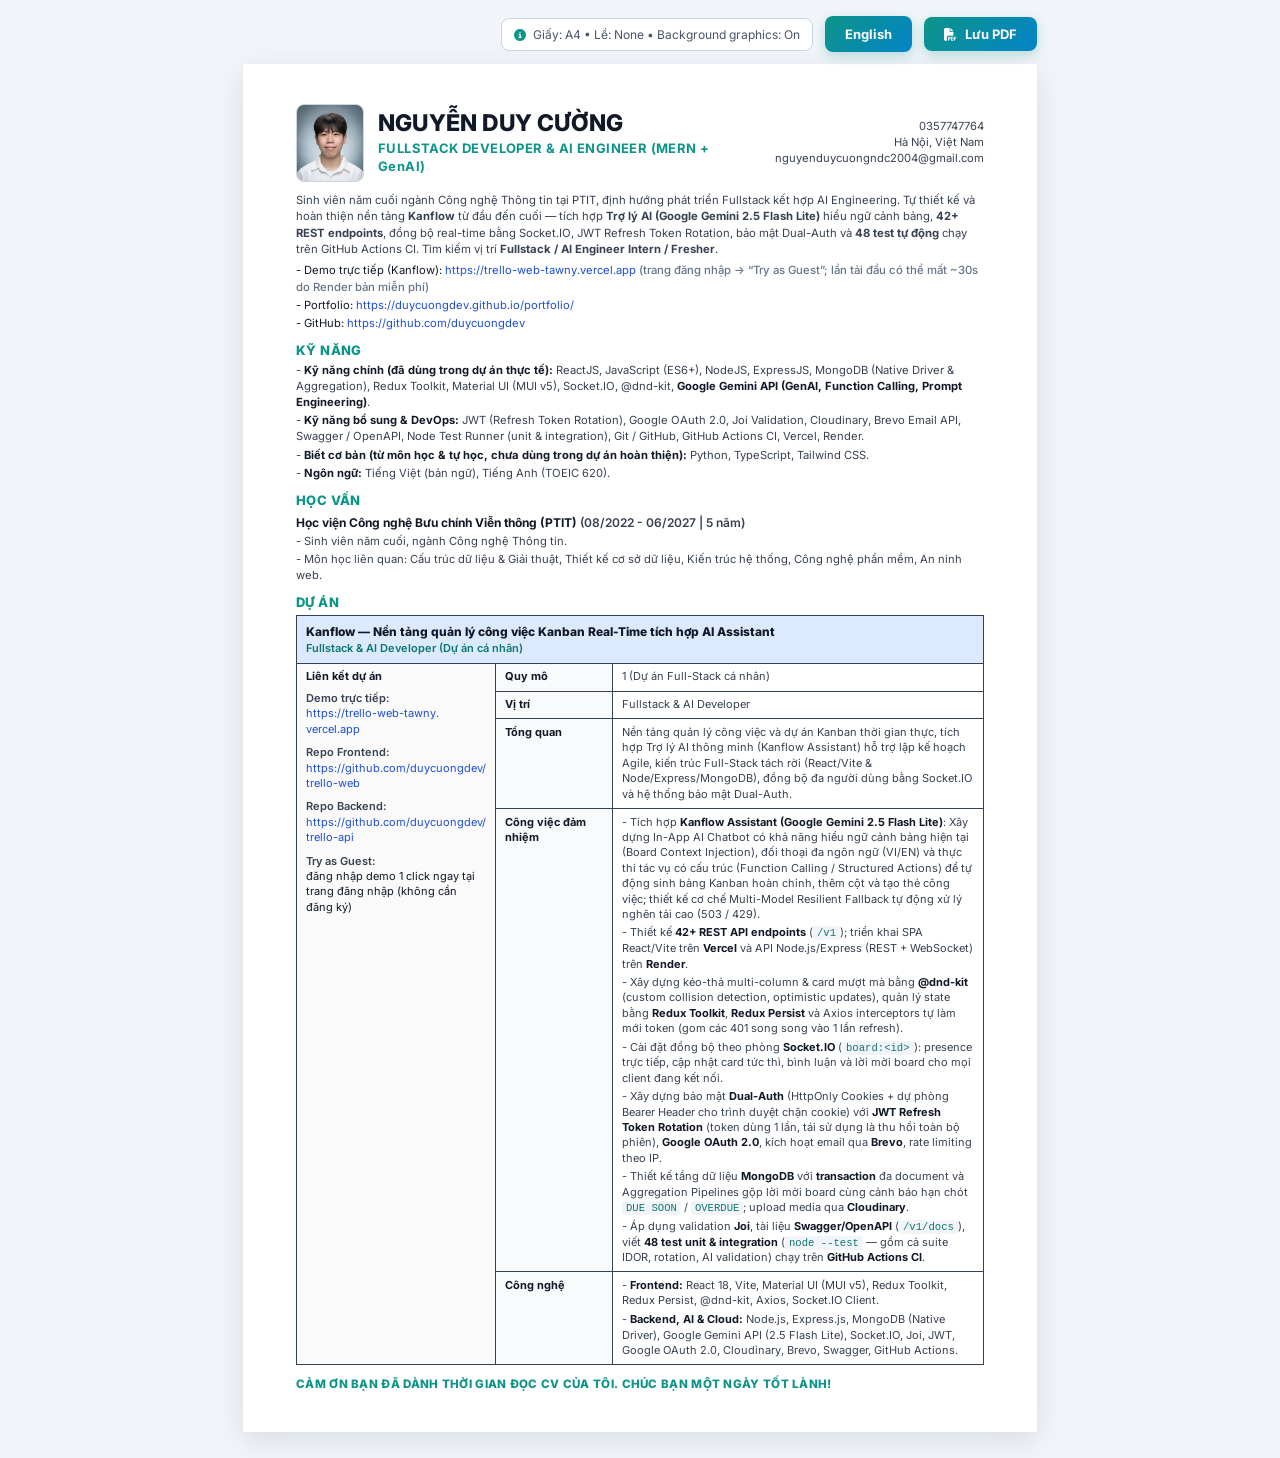
==== cv-vi.html @ bbd076fe "feat(cv): update branding to Kanflow with AI Engineer positioning and Gemini integration" ====
<!DOCTYPE html>
<html lang="vi">

<head>
  <meta charset="UTF-8">
  <meta name="viewport" content="width=device-width, initial-scale=1.0">
  <title>CV - Nguyễn Duy Cường | Fullstack Web Developer</title>
  <meta name="description"
    content="CV của Nguyễn Duy Cường — Fullstack & AI Developer (MERN Stack, GenAI, Google Gemini, Socket.IO, Dual-Auth, MongoDB, CI/CD).">
  <link rel="canonical" href="https://duycuongdev.github.io/curriculum-vitae/cv-vi.html">

  <!-- Open Graph -->
  <meta property="og:type" content="profile">
  <meta property="og:title" content="CV - Nguyễn Duy Cường | Fullstack & AI Developer">
  <meta property="og:description"
    content="CV 1 trang (bản tiếng Việt) của Nguyễn Duy Cường (PTIT, MERN Stack, Kanflow — Nền tảng Kanban thông minh tích hợp AI Assistant).">
  <meta property="og:url" content="https://duycuongdev.github.io/curriculum-vitae/cv-vi.html">
  <meta property="og:image" content="https://duycuongdev.github.io/curriculum-vitae/assets/img/avatar.jpg">

  <link rel="icon" href="./assets/ico/logo.jpg">

  <!-- Font Awesome -->
  <link rel="stylesheet" href="https://cdnjs.cloudflare.com/ajax/libs/font-awesome/6.5.1/css/all.min.css"
    crossorigin="anonymous" referrerpolicy="no-referrer">

  <!-- Google Fonts -->
  <link rel="preconnect" href="https://fonts.googleapis.com">
  <link rel="preconnect" href="https://fonts.gstatic.com" crossorigin>
  <link
    href="https://fonts.googleapis.com/css2?family=Inter:wght@400;500;600;700;800&display=swap"
    rel="stylesheet">

  <link rel="stylesheet" href="./css/style.css">
</head>

<body>
  <!-- Nút lưu PDF (chỉ hiển thị trên màn hình) -->
  <div class="pdf-toolbar">
    <span class="pdf-tip">
      <i class="fas fa-circle-info"></i> Giấy: A4 &bull; Lề: None &bull; Background graphics: On
    </span>
    <a class="save-pdf-btn lang-switch" href="./index.html">English</a>
    <button type="button" class="save-pdf-btn" onclick="window.print()">
      <i class="fas fa-file-pdf"></i> Lưu PDF
    </button>
  </div>

  <!-- Tài liệu CV khổ A4 -->
  <main class="cv-sheet">

    <!-- ══════════ PHẦN ĐẦU ══════════ -->
    <header class="cv-header">
      <div class="header-left">
        <div class="header-avatar">
          <img src="./assets/img/avatar.jpg" alt="Nguyễn Duy Cường">
        </div>
        <div class="header-identity">
          <h1>NGUYỄN DUY CƯỜNG</h1>
          <p class="role-title">FULLSTACK DEVELOPER &amp; AI ENGINEER (MERN + GenAI)</p>
        </div>
      </div>
      <div class="header-right">
        <p><a href="tel:0357747764">0357747764</a></p>
        <p>Hà Nội, Việt Nam</p>
        <p><a href="mailto:nguyenduycuongndc2004@gmail.com">nguyenduycuongndc2004@gmail.com</a></p>
      </div>
    </header>

    <!-- ══════════ MỤC TIÊU & LIÊN KẾT ══════════ -->
    <section class="intro-section">
      <p class="intro-text">
        Sinh viên năm cuối ngành Công nghệ Thông tin tại PTIT, định hướng phát triển Fullstack kết hợp AI Engineering.
        Tự thiết kế và hoàn thiện nền tảng <strong>Kanflow</strong> từ đầu đến cuối — tích hợp <strong>Trợ lý AI (Google Gemini 2.5 Flash Lite)</strong>
        hiểu ngữ cảnh bảng, <strong>42+ REST endpoints</strong>, đồng bộ real-time bằng Socket.IO, JWT Refresh Token Rotation,
        bảo mật Dual-Auth và <strong>48 test tự động</strong> chạy trên GitHub Actions CI.
        Tìm kiếm vị trí <strong>Fullstack / AI Engineer Intern / Fresher</strong>.
      </p>
      <ul class="intro-links">
        <li>- Demo trực tiếp (Kanflow): <a href="https://trello-web-tawny.vercel.app" target="_blank" rel="noopener noreferrer">https://trello-web-tawny.vercel.app</a> <span class="link-hint">(trang đăng nhập → “Try as Guest”; lần tải đầu có thể mất ~30s do Render bản miễn phí)</span></li>
        <li>- Portfolio: <a href="https://duycuongdev.github.io/portfolio/" target="_blank" rel="noopener noreferrer">https://duycuongdev.github.io/portfolio/</a></li>
        <li>- GitHub: <a href="https://github.com/duycuongdev" target="_blank" rel="noopener noreferrer">https://github.com/duycuongdev</a></li>
      </ul>
    </section>

    <!-- ══════════ KỸ NĂNG ══════════ -->
    <section class="cv-section">
      <h2 class="section-heading">KỸ NĂNG</h2>
      <ul class="plain-list">
        <li>- <strong>Kỹ năng chính (đã dùng trong dự án thực tế):</strong> ReactJS, JavaScript (ES6+), NodeJS, ExpressJS, MongoDB (Native Driver &amp; Aggregation), Redux Toolkit, Material UI (MUI v5), Socket.IO, @dnd-kit, <strong>Google Gemini API (GenAI, Function Calling, Prompt Engineering)</strong>.</li>
        <li>- <strong>Kỹ năng bổ sung &amp; DevOps:</strong> JWT (Refresh Token Rotation), Google OAuth 2.0, Joi Validation, Cloudinary, Brevo Email API, Swagger / OpenAPI, Node Test Runner (unit &amp; integration), Git / GitHub, GitHub Actions CI, Vercel, Render.</li>
        <li>- <strong>Biết cơ bản (từ môn học &amp; tự học, chưa dùng trong dự án hoàn thiện):</strong> Python, TypeScript, Tailwind CSS.</li>
        <li>- <strong>Ngôn ngữ:</strong> Tiếng Việt (bản ngữ), Tiếng Anh (TOEIC 620).</li>
      </ul>
    </section>

    <!-- ══════════ HỌC VẤN ══════════ -->
    <section class="cv-section">
      <h2 class="section-heading">HỌC VẤN</h2>
      <p class="edu-title">Học viện Công nghệ Bưu chính Viễn thông (PTIT) <span>(08/2022 - 06/2027 | 5 năm)</span></p>
      <ul class="plain-list">
        <li>- Sinh viên năm cuối, ngành Công nghệ Thông tin.</li>
        <li>- Môn học liên quan: Cấu trúc dữ liệu &amp; Giải thuật, Thiết kế cơ sở dữ liệu, Kiến trúc hệ thống, Công nghệ phần mềm, An ninh web.</li>
      </ul>
    </section>

    <!-- ══════════ DỰ ÁN ══════════ -->
    <section class="cv-section">
      <h2 class="section-heading">DỰ ÁN</h2>

      <table class="project-table">
        <thead>
          <tr>
            <th colspan="3" class="table-banner">
              <div class="banner-title">Kanflow — Nền tảng quản lý công việc Kanban Real-Time tích hợp AI Assistant</div>
              <div class="banner-role">Fullstack &amp; AI Developer (Dự án cá nhân)</div>
            </th>
          </tr>
        </thead>
        <tbody>
          <tr>
            <td rowspan="5" class="col-project-links">
              <p class="link-group-title">Liên kết dự án</p>
              <p class="link-item">
                <span>Demo trực tiếp:</span><br>
                <a href="https://trello-web-tawny.vercel.app" target="_blank" rel="noopener noreferrer">https://trello-web-tawny.<wbr>vercel.app</a>
              </p>
              <p class="link-item">
                <span>Repo Frontend:</span><br>
                <a href="https://github.com/duycuongdev/Trello_Web" target="_blank" rel="noopener noreferrer">https://github.com/duycuongdev/<wbr>trello-web</a>
              </p>
              <p class="link-item">
                <span>Repo Backend:</span><br>
                <a href="https://github.com/duycuongdev/Trello_Api" target="_blank" rel="noopener noreferrer">https://github.com/duycuongdev/<wbr>trello-api</a>
              </p>
              <p class="link-item">
                <span>Try as Guest:</span><br>
                đăng nhập demo 1 click ngay tại trang đăng nhập (không cần đăng ký)
              </p>
            </td>
            <td class="col-label">Quy mô</td>
            <td class="col-value">1 (Dự án Full-Stack cá nhân)</td>
          </tr>
          <tr>
            <td class="col-label">Vị trí</td>
            <td class="col-value">Fullstack &amp; AI Developer</td>
          </tr>
          <tr>
            <td class="col-label">Tổng quan</td>
            <td class="col-value">
              Nền tảng quản lý công việc và dự án Kanban thời gian thực, tích hợp Trợ lý AI thông minh (Kanflow Assistant) hỗ trợ lập kế hoạch Agile, kiến trúc Full-Stack tách rời (React/Vite &amp; Node/Express/MongoDB), đồng bộ đa người dùng bằng Socket.IO và hệ thống bảo mật Dual-Auth.
            </td>
          </tr>
          <tr>
            <td class="col-label">Công việc đảm nhiệm</td>
            <td class="col-value">
              <ul class="resp-list">
                <li>- Tích hợp <strong>Kanflow Assistant (Google Gemini 2.5 Flash Lite)</strong>: Xây dựng In-App AI Chatbot có khả năng hiểu ngữ cảnh bảng hiện tại (Board Context Injection), đối thoại đa ngôn ngữ (VI/EN) và thực thi tác vụ có cấu trúc (Function Calling / Structured Actions) để tự động sinh bảng Kanban hoàn chỉnh, thêm cột và tạo thẻ công việc; thiết kế cơ chế Multi-Model Resilient Fallback tự động xử lý nghẽn tải cao (503 / 429).</li>
                <li>- Thiết kế <strong>42+ REST API endpoints</strong> (<code>/v1</code>); triển khai SPA React/Vite trên <strong>Vercel</strong> và API Node.js/Express (REST + WebSocket) trên <strong>Render</strong>.</li>
                <li>- Xây dựng kéo-thả multi-column &amp; card mượt mà bằng <strong>@dnd-kit</strong> (custom collision detection, optimistic updates), quản lý state bằng <strong>Redux Toolkit</strong>, <strong>Redux Persist</strong> và Axios interceptors tự làm mới token (gom các 401 song song vào 1 lần refresh).</li>
                <li>- Cài đặt đồng bộ theo phòng <strong>Socket.IO</strong> (<code>board:&lt;id&gt;</code>): presence trực tiếp, cập nhật card tức thì, bình luận và lời mời board cho mọi client đang kết nối.</li>
                <li>- Xây dựng bảo mật <strong>Dual-Auth</strong> (HttpOnly Cookies + dự phòng Bearer Header cho trình duyệt chặn cookie) với <strong>JWT Refresh Token Rotation</strong> (token dùng 1 lần, tái sử dụng là thu hồi toàn bộ phiên), <strong>Google OAuth 2.0</strong>, kích hoạt email qua <strong>Brevo</strong>, rate limiting theo IP.</li>
                <li>- Thiết kế tầng dữ liệu <strong>MongoDB</strong> với <strong>transaction</strong> đa document và Aggregation Pipelines gộp lời mời board cùng cảnh báo hạn chót <code>DUE SOON</code> / <code>OVERDUE</code>; upload media qua <strong>Cloudinary</strong>.</li>
                <li>- Áp dụng validation <strong>Joi</strong>, tài liệu <strong>Swagger/OpenAPI</strong> (<code>/v1/docs</code>), viết <strong>48 test unit &amp; integration</strong> (<code>node --test</code> — gồm cả suite IDOR, rotation, AI validation) chạy trên <strong>GitHub Actions CI</strong>.</li>
              </ul>
            </td>
          </tr>
          <tr>
            <td class="col-label">Công nghệ</td>
            <td class="col-value">
              <p>- <strong>Frontend:</strong> React 18, Vite, Material UI (MUI v5), Redux Toolkit, Redux Persist, @dnd-kit, Axios, Socket.IO Client.</p>
              <p>- <strong>Backend, AI &amp; Cloud:</strong> Node.js, Express.js, MongoDB (Native Driver), Google Gemini API (2.5 Flash Lite), Socket.IO, Joi, JWT, Google OAuth 2.0, Cloudinary, Brevo, Swagger, GitHub Actions.</p>
            </td>
          </tr>
        </tbody>
      </table>
    </section>

    <!-- ══════════ KẾT ══════════ -->
    <footer class="cv-closing">
      CẢM ƠN BẠN ĐÃ DÀNH THỜI GIAN ĐỌC CV CỦA TÔI. CHÚC BẠN MỘT NGÀY TỐT LÀNH!
    </footer>

  </main>
</body>

</html>
---- css/style.css ----
/* ══════════════════════════════════════════
   CV STYLESHEET — Clean Table-Based A4 Layout
   Inspired by crisp single-column tech CVs
   ══════════════════════════════════════════ */

*, *::before, *::after {
  margin: 0;
  padding: 0;
  box-sizing: border-box;
}

:root {
  --cv-accent: #0d9488;
  --cv-accent-dark: #0f766e;
  --cv-table-head: #dbeafe;
  --cv-border: #334155;
  --cv-border-light: #94a3b8;
  --cv-text: #111827;
  --cv-text-muted: #374151;
  --cv-link: #1d4ed8;
}

body {
  font-family: "Inter", -apple-system, BlinkMacSystemFont, "Segoe UI", sans-serif;
  background: #f1f5f9;
  color: var(--cv-text);
  font-size: 11.3px;
  line-height: 1.42;
  -webkit-print-color-adjust: exact;
  print-color-adjust: exact;
}

a {
  color: var(--cv-link);
  text-decoration: none;
  overflow-wrap: break-word;
}

a:hover {
  text-decoration: underline;
}

/* ── Screen-Only Save PDF Bar ── */
.pdf-toolbar {
  width: 210mm;
  max-width: calc(100% - 24px);
  margin: 16px auto 12px;
  display: flex;
  justify-content: flex-end;
  align-items: center;
  gap: 12px;
  flex-wrap: wrap;
}

.pdf-tip {
  font-size: 12px;
  color: #475569;
  background: #ffffff;
  border: 1px solid #cbd5e1;
  padding: 7px 12px;
  border-radius: 8px;
}

.pdf-tip i {
  color: var(--cv-accent);
  margin-right: 4px;
}

.save-pdf-btn {
  display: inline-flex;
  align-items: center;
  gap: 8px;
  padding: 9px 20px;
  background: linear-gradient(135deg, #0d9488, #0284c7);
  color: #ffffff;
  border: none;
  border-radius: 8px;
  font-family: inherit;
  font-size: 13px;
  font-weight: 700;
  cursor: pointer;
  box-shadow: 0 4px 12px rgba(13, 148, 136, 0.25);
  transition: transform 0.2s ease, box-shadow 0.2s ease;
}

.save-pdf-btn:hover {
  transform: translateY(-1px);
  box-shadow: 0 6px 16px rgba(13, 148, 136, 0.35);
}

/* ── A4 Paper Sheet ── */
.cv-sheet {
  width: 210mm;
  min-height: 297mm;
  margin: 0 auto 28px;
  background: #ffffff;
  padding: 10.5mm 14mm;
  box-shadow: 0 8px 28px rgba(15, 23, 42, 0.1);
}

/* ══════════════════════════════════════════
   HEADER
   ══════════════════════════════════════════ */
.cv-header {
  display: flex;
  justify-content: space-between;
  align-items: center;
  gap: 16px;
  margin-bottom: 10px;
}

.header-left {
  display: flex;
  align-items: center;
  gap: 14px;
}

.header-avatar {
  width: 68px;
  height: 78px;
  border-radius: 8px;
  overflow: hidden;
  border: 1.5px solid #cbd5e1;
  flex-shrink: 0;
  background: #f8fafc;
}

.header-avatar img {
  width: 100%;
  height: 100%;
  object-fit: cover;
  object-position: center 20%;
  display: block;
}

.header-left h1 {
  font-size: 23px;
  font-weight: 800;
  color: var(--cv-text);
  letter-spacing: 0.2px;
  line-height: 1.15;
}

.role-title {
  font-size: 13px;
  font-weight: 700;
  color: var(--cv-accent);
  margin-top: 2px;
  letter-spacing: 0.4px;
}

.header-right {
  text-align: right;
  font-size: 11.2px;
  color: var(--cv-text-muted);
  line-height: 1.42;
}

.header-right a {
  color: var(--cv-text-muted);
}

.header-right a:hover {
  color: var(--cv-accent);
}

/* ══════════════════════════════════════════
   INTRO & LINKS
   ══════════════════════════════════════════ */
.intro-section {
  margin-bottom: 9px;
}

.intro-text {
  font-size: 11.3px;
  color: var(--cv-text-muted);
  margin-bottom: 5px;
  line-height: 1.44;
}

.intro-links {
  list-style: none;
  font-size: 11.2px;
  color: var(--cv-text);
}

.intro-links li {
  margin-bottom: 2px;
}

/* ══════════════════════════════════════════
   SECTIONS
   ══════════════════════════════════════════ */
.cv-section {
  margin-bottom: 9px;
}

.section-heading {
  font-size: 13px;
  font-weight: 800;
  color: var(--cv-accent);
  text-transform: uppercase;
  letter-spacing: 0.4px;
  margin-bottom: 4px;
}

.plain-list {
  list-style: none;
  font-size: 11.2px;
  color: var(--cv-text-muted);
}

.plain-list li {
  margin-bottom: 2.5px;
  line-height: 1.42;
}

.plain-list strong {
  color: var(--cv-text);
}

.edu-title {
  font-size: 12px;
  font-weight: 700;
  color: var(--cv-text);
  margin-bottom: 3px;
}

.edu-title span {
  font-weight: 600;
  color: var(--cv-text-muted);
}

/* ══════════════════════════════════════════
   PROJECT TABLE (TrungQuanDev Style)
   ══════════════════════════════════════════ */
.project-table {
  width: 100%;
  border-collapse: collapse;
  border: 1.2px solid var(--cv-border);
  font-size: 11px;
}

.project-table th,
.project-table td {
  border: 1px solid var(--cv-border);
  padding: 5.5px 9px;
  vertical-align: top;
}

.table-banner {
  background: var(--cv-table-head);
  text-align: left;
  padding: 6.5px 9px !important;
}

.banner-title {
  font-size: 12px;
  font-weight: 800;
  color: var(--cv-text);
}

.banner-role {
  font-size: 11px;
  font-weight: 600;
  color: var(--cv-accent-dark);
  margin-top: 1px;
}

.col-project-links {
  width: 29%;
  background: #fafafa;
}

.link-group-title {
  font-weight: 700;
  color: var(--cv-text);
  margin-bottom: 6px;
}

.link-item {
  margin-bottom: 8px;
  font-size: 11px;
  line-height: 1.4;
}

.link-item:last-child {
  margin-bottom: 0;
}

.link-item span {
  font-weight: 600;
  color: var(--cv-text-muted);
}

.col-label {
  width: 17%;
  font-weight: 700;
  color: var(--cv-text);
  background: #f8fafc;
}

.col-value {
  width: 54%;
  color: var(--cv-text-muted);
  line-height: 1.42;
}

.col-value strong {
  color: var(--cv-text);
}

.col-value p {
  margin-bottom: 3px;
}

.col-value p:last-child {
  margin-bottom: 0;
}

.resp-list {
  list-style: none;
}

.resp-list li {
  margin-bottom: 3px;
  line-height: 1.4;
}

.resp-list li:last-child {
  margin-bottom: 0;
}

.resp-list code {
  font-family: Consolas, Monaco, monospace;
  font-size: 10.6px;
  background: #f1f5f9;
  padding: 1px 4px;
  border-radius: 3px;
  color: var(--cv-accent-dark);
}

/* ══════════════════════════════════════════
   CLOSING LINE
   ══════════════════════════════════════════ */
.cv-closing {
  margin-top: 11px;
  font-size: 11.6px;
  font-weight: 800;
  color: var(--cv-accent);
  text-transform: uppercase;
  letter-spacing: 0.3px;
}

/* ══════════════════════════════════════════
   PRINT RULES (Exact 1-Page A4)
   ══════════════════════════════════════════ */
@media print {
  @page {
    size: A4 portrait;
    margin: 0;
  }

  body {
    background: #ffffff;
    margin: 0;
    padding: 0;
  }

  .pdf-toolbar {
    display: none !important;
  }

  .cv-sheet {
    margin: 0;
    box-shadow: none;
    width: 210mm;
    min-height: 297mm;
    padding: 10.5mm 14mm;
  }
}

/* ══════════════════════════════════════════
   MOBILE VIEW
   ══════════════════════════════════════════ */
@media screen and (max-width: 820px) {
  html,
  body {
    overflow-x: hidden;
  }

  .cv-sheet {
    width: 100%;
    min-height: auto;
    padding: 20px 16px;
    margin: 0 0 20px;
  }

  .pdf-toolbar {
    justify-content: center;
  }

  .pdf-tip {
    display: none;
  }

  .cv-header {
    flex-direction: column;
    align-items: flex-start;
    gap: 10px;
  }

  .header-left h1 {
    font-size: 20px;
  }

  .header-right {
    text-align: left;
  }

  .project-table,
  .project-table thead,
  .project-table tbody,
  .project-table tr,
  .project-table th,
  .project-table td {
    display: block;
    width: 100%;
  }

  .col-project-links,
  .col-label,
  .col-value {
    width: 100%;
    overflow-wrap: anywhere;
  }
}

@media screen and (max-width: 480px) {
  .header-left {
    gap: 12px;
  }

  .header-avatar {
    width: 58px;
    height: 68px;
  }

  .header-left h1 {
    font-size: 18px;
  }
}

/* Gợi ý nhỏ kèm link (cold-start note, guest login hint) */
.link-hint {
  font-size: 8.5pt;
  color: #64748b;
  font-weight: 500;
}

/* Tinh chỉnh in ấn: nén nội dung để CV vừa 1 trang A4 */
@media print {
  .cv-sheet {
    padding: 8mm 12mm;
  }

  .intro-section,
  .cv-section {
    margin-bottom: 7px;
  }

  .intro-text {
    font-size: 10.8px;
    line-height: 1.4;
    margin-bottom: 4px;
  }

  .intro-links li {
    font-size: 10.8px;
    margin-bottom: 1.5px;
    line-height: 1.4;
  }

  .plain-list li {
    font-size: 10.9px;
    margin-bottom: 2px;
    line-height: 1.38;
  }

  .project-table td {
    padding: 4.5px 8px;
  }

  .col-value {
    line-height: 1.36;
    font-size: 10.8px;
  }

  .resp-list li {
    margin-bottom: 2px;
    line-height: 1.36;
    font-size: 10.8px;
  }

  .resp-list code,
  .col-value code {
    font-size: 10px;
  }

  .link-item {
    margin-bottom: 6px;
  }

  .cv-header {
    margin-bottom: 10px;
  }

  .cv-closing {
    margin-top: 8px;
  }
}
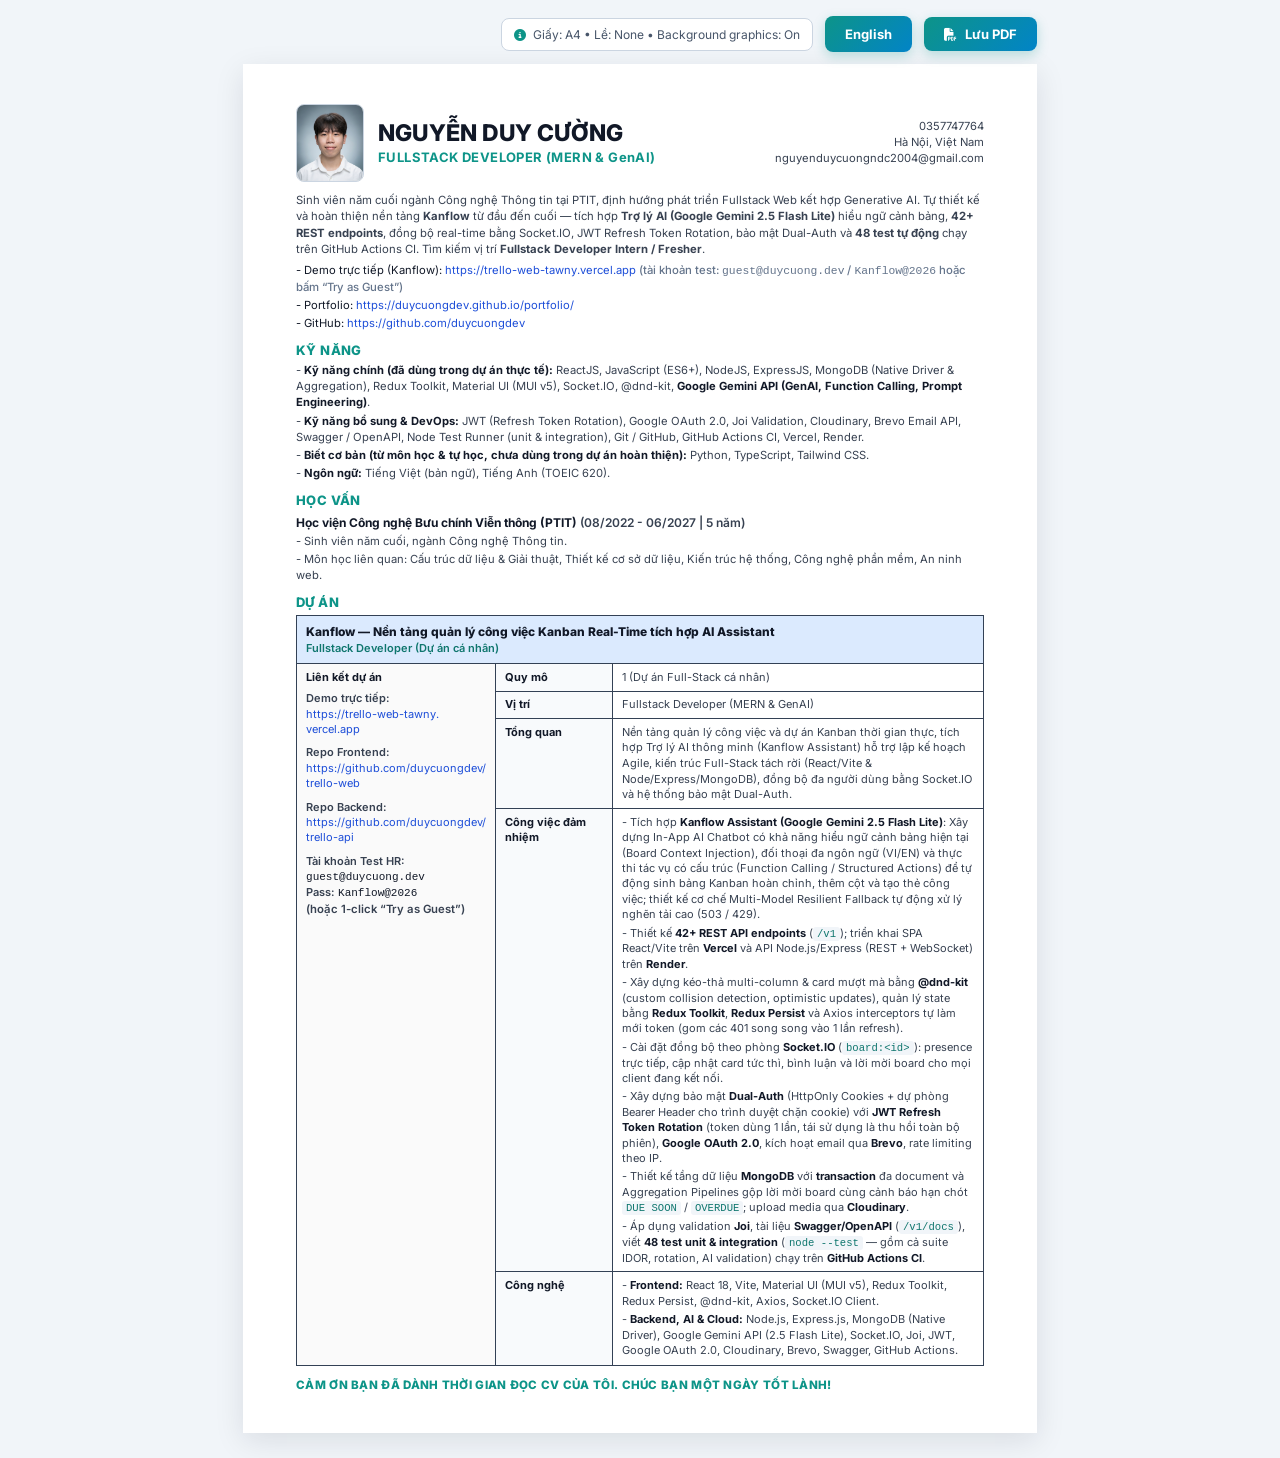
==== commit 8aa2c307: "feat(cv): refine title to Fullstack Developer (MERN & GenAI), remove free tier note, add test accoun" ====
--- a/cv-vi.html
+++ b/cv-vi.html
@@ -56,7 +56,7 @@
         </div>
         <div class="header-identity">
           <h1>NGUYỄN DUY CƯỜNG</h1>
-          <p class="role-title">FULLSTACK DEVELOPER &amp; AI ENGINEER (MERN + GenAI)</p>
+          <p class="role-title">FULLSTACK DEVELOPER (MERN &amp; GenAI)</p>
         </div>
       </div>
       <div class="header-right">
@@ -69,14 +69,14 @@
     <!-- ══════════ MỤC TIÊU & LIÊN KẾT ══════════ -->
     <section class="intro-section">
       <p class="intro-text">
-        Sinh viên năm cuối ngành Công nghệ Thông tin tại PTIT, định hướng phát triển Fullstack kết hợp AI Engineering.
+        Sinh viên năm cuối ngành Công nghệ Thông tin tại PTIT, định hướng phát triển Fullstack Web kết hợp Generative AI.
         Tự thiết kế và hoàn thiện nền tảng <strong>Kanflow</strong> từ đầu đến cuối — tích hợp <strong>Trợ lý AI (Google Gemini 2.5 Flash Lite)</strong>
         hiểu ngữ cảnh bảng, <strong>42+ REST endpoints</strong>, đồng bộ real-time bằng Socket.IO, JWT Refresh Token Rotation,
         bảo mật Dual-Auth và <strong>48 test tự động</strong> chạy trên GitHub Actions CI.
-        Tìm kiếm vị trí <strong>Fullstack / AI Engineer Intern / Fresher</strong>.
+        Tìm kiếm vị trí <strong>Fullstack Developer Intern / Fresher</strong>.
       </p>
       <ul class="intro-links">
-        <li>- Demo trực tiếp (Kanflow): <a href="https://trello-web-tawny.vercel.app" target="_blank" rel="noopener noreferrer">https://trello-web-tawny.vercel.app</a> <span class="link-hint">(trang đăng nhập → “Try as Guest”; lần tải đầu có thể mất ~30s do Render bản miễn phí)</span></li>
+        <li>- Demo trực tiếp (Kanflow): <a href="https://trello-web-tawny.vercel.app" target="_blank" rel="noopener noreferrer">https://trello-web-tawny.vercel.app</a> <span class="link-hint">(tài khoản test: <code>guest@duycuong.dev</code> / <code>Kanflow@2026</code> hoặc bấm “Try as Guest”)</span></li>
         <li>- Portfolio: <a href="https://duycuongdev.github.io/portfolio/" target="_blank" rel="noopener noreferrer">https://duycuongdev.github.io/portfolio/</a></li>
         <li>- GitHub: <a href="https://github.com/duycuongdev" target="_blank" rel="noopener noreferrer">https://github.com/duycuongdev</a></li>
       </ul>
@@ -112,7 +112,7 @@
           <tr>
             <th colspan="3" class="table-banner">
               <div class="banner-title">Kanflow — Nền tảng quản lý công việc Kanban Real-Time tích hợp AI Assistant</div>
-              <div class="banner-role">Fullstack &amp; AI Developer (Dự án cá nhân)</div>
+              <div class="banner-role">Fullstack Developer (Dự án cá nhân)</div>
             </th>
           </tr>
         </thead>
@@ -133,8 +133,10 @@
                 <a href="https://github.com/duycuongdev/Trello_Api" target="_blank" rel="noopener noreferrer">https://github.com/duycuongdev/<wbr>trello-api</a>
               </p>
               <p class="link-item">
-                <span>Try as Guest:</span><br>
-                đăng nhập demo 1 click ngay tại trang đăng nhập (không cần đăng ký)
+                <span>Tài khoản Test HR:</span><br>
+                <code>guest@duycuong.dev</code><br>
+                <span>Pass:</span> <code>Kanflow@2026</code><br>
+                <span class="link-hint">(hoặc 1-click “Try as Guest”)</span>
               </p>
             </td>
             <td class="col-label">Quy mô</td>
@@ -142,7 +144,7 @@
           </tr>
           <tr>
             <td class="col-label">Vị trí</td>
-            <td class="col-value">Fullstack &amp; AI Developer</td>
+            <td class="col-value">Fullstack Developer (MERN &amp; GenAI)</td>
           </tr>
           <tr>
             <td class="col-label">Tổng quan</td>
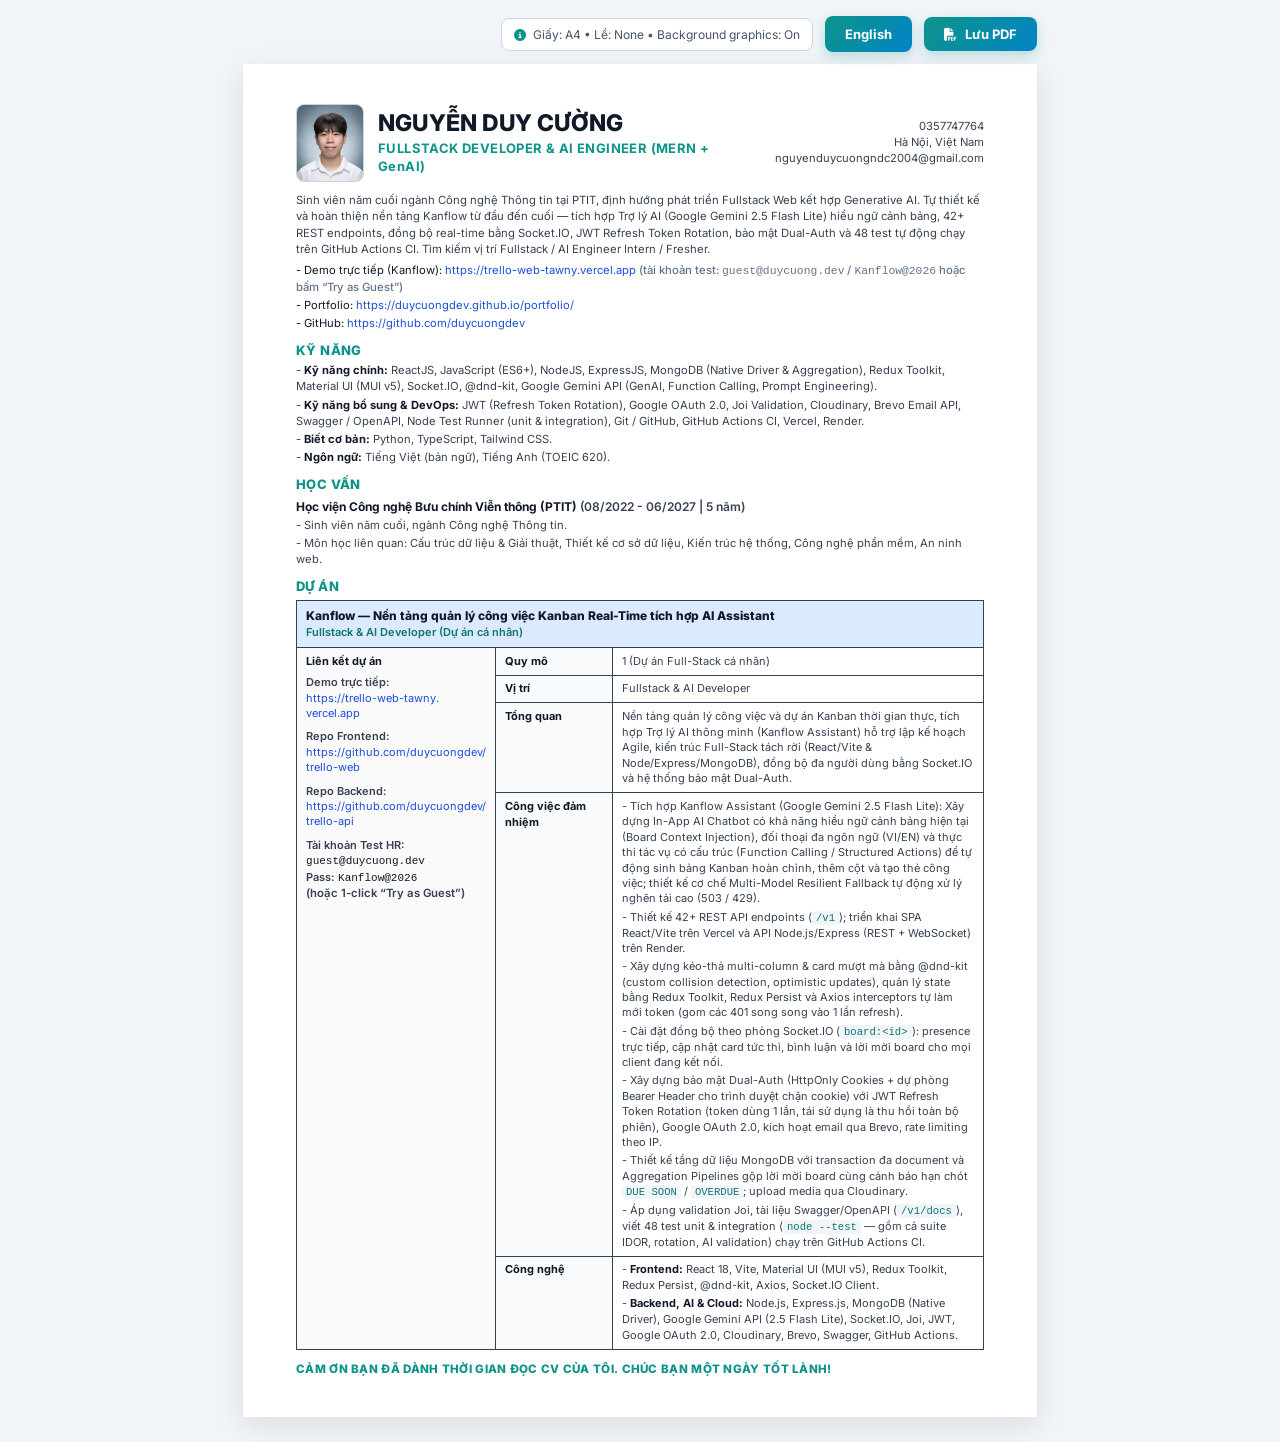
==== commit afb472b9: "feat(cv): retain Fullstack & AI Engineer title, remove all inner bold highlights from body text and " ====
--- a/cv-vi.html
+++ b/cv-vi.html
@@ -56,7 +56,7 @@
         </div>
         <div class="header-identity">
           <h1>NGUYỄN DUY CƯỜNG</h1>
-          <p class="role-title">FULLSTACK DEVELOPER (MERN &amp; GenAI)</p>
+          <p class="role-title">FULLSTACK DEVELOPER &amp; AI ENGINEER (MERN + GenAI)</p>
         </div>
       </div>
       <div class="header-right">
@@ -70,10 +70,10 @@
     <section class="intro-section">
       <p class="intro-text">
         Sinh viên năm cuối ngành Công nghệ Thông tin tại PTIT, định hướng phát triển Fullstack Web kết hợp Generative AI.
-        Tự thiết kế và hoàn thiện nền tảng <strong>Kanflow</strong> từ đầu đến cuối — tích hợp <strong>Trợ lý AI (Google Gemini 2.5 Flash Lite)</strong>
-        hiểu ngữ cảnh bảng, <strong>42+ REST endpoints</strong>, đồng bộ real-time bằng Socket.IO, JWT Refresh Token Rotation,
-        bảo mật Dual-Auth và <strong>48 test tự động</strong> chạy trên GitHub Actions CI.
-        Tìm kiếm vị trí <strong>Fullstack Developer Intern / Fresher</strong>.
+        Tự thiết kế và hoàn thiện nền tảng Kanflow từ đầu đến cuối — tích hợp Trợ lý AI (Google Gemini 2.5 Flash Lite)
+        hiểu ngữ cảnh bảng, 42+ REST endpoints, đồng bộ real-time bằng Socket.IO, JWT Refresh Token Rotation,
+        bảo mật Dual-Auth và 48 test tự động chạy trên GitHub Actions CI.
+        Tìm kiếm vị trí Fullstack / AI Engineer Intern / Fresher.
       </p>
       <ul class="intro-links">
         <li>- Demo trực tiếp (Kanflow): <a href="https://trello-web-tawny.vercel.app" target="_blank" rel="noopener noreferrer">https://trello-web-tawny.vercel.app</a> <span class="link-hint">(tài khoản test: <code>guest@duycuong.dev</code> / <code>Kanflow@2026</code> hoặc bấm “Try as Guest”)</span></li>
@@ -86,9 +86,9 @@
     <section class="cv-section">
       <h2 class="section-heading">KỸ NĂNG</h2>
       <ul class="plain-list">
-        <li>- <strong>Kỹ năng chính (đã dùng trong dự án thực tế):</strong> ReactJS, JavaScript (ES6+), NodeJS, ExpressJS, MongoDB (Native Driver &amp; Aggregation), Redux Toolkit, Material UI (MUI v5), Socket.IO, @dnd-kit, <strong>Google Gemini API (GenAI, Function Calling, Prompt Engineering)</strong>.</li>
+        <li>- <strong>Kỹ năng chính:</strong> ReactJS, JavaScript (ES6+), NodeJS, ExpressJS, MongoDB (Native Driver &amp; Aggregation), Redux Toolkit, Material UI (MUI v5), Socket.IO, @dnd-kit, Google Gemini API (GenAI, Function Calling, Prompt Engineering).</li>
         <li>- <strong>Kỹ năng bổ sung &amp; DevOps:</strong> JWT (Refresh Token Rotation), Google OAuth 2.0, Joi Validation, Cloudinary, Brevo Email API, Swagger / OpenAPI, Node Test Runner (unit &amp; integration), Git / GitHub, GitHub Actions CI, Vercel, Render.</li>
-        <li>- <strong>Biết cơ bản (từ môn học &amp; tự học, chưa dùng trong dự án hoàn thiện):</strong> Python, TypeScript, Tailwind CSS.</li>
+        <li>- <strong>Biết cơ bản:</strong> Python, TypeScript, Tailwind CSS.</li>
         <li>- <strong>Ngôn ngữ:</strong> Tiếng Việt (bản ngữ), Tiếng Anh (TOEIC 620).</li>
       </ul>
     </section>
@@ -112,7 +112,7 @@
           <tr>
             <th colspan="3" class="table-banner">
               <div class="banner-title">Kanflow — Nền tảng quản lý công việc Kanban Real-Time tích hợp AI Assistant</div>
-              <div class="banner-role">Fullstack Developer (Dự án cá nhân)</div>
+              <div class="banner-role">Fullstack &amp; AI Developer (Dự án cá nhân)</div>
             </th>
           </tr>
         </thead>
@@ -144,7 +144,7 @@
           </tr>
           <tr>
             <td class="col-label">Vị trí</td>
-            <td class="col-value">Fullstack Developer (MERN &amp; GenAI)</td>
+            <td class="col-value">Fullstack &amp; AI Developer</td>
           </tr>
           <tr>
             <td class="col-label">Tổng quan</td>
@@ -156,13 +156,13 @@
             <td class="col-label">Công việc đảm nhiệm</td>
             <td class="col-value">
               <ul class="resp-list">
-                <li>- Tích hợp <strong>Kanflow Assistant (Google Gemini 2.5 Flash Lite)</strong>: Xây dựng In-App AI Chatbot có khả năng hiểu ngữ cảnh bảng hiện tại (Board Context Injection), đối thoại đa ngôn ngữ (VI/EN) và thực thi tác vụ có cấu trúc (Function Calling / Structured Actions) để tự động sinh bảng Kanban hoàn chỉnh, thêm cột và tạo thẻ công việc; thiết kế cơ chế Multi-Model Resilient Fallback tự động xử lý nghẽn tải cao (503 / 429).</li>
-                <li>- Thiết kế <strong>42+ REST API endpoints</strong> (<code>/v1</code>); triển khai SPA React/Vite trên <strong>Vercel</strong> và API Node.js/Express (REST + WebSocket) trên <strong>Render</strong>.</li>
-                <li>- Xây dựng kéo-thả multi-column &amp; card mượt mà bằng <strong>@dnd-kit</strong> (custom collision detection, optimistic updates), quản lý state bằng <strong>Redux Toolkit</strong>, <strong>Redux Persist</strong> và Axios interceptors tự làm mới token (gom các 401 song song vào 1 lần refresh).</li>
-                <li>- Cài đặt đồng bộ theo phòng <strong>Socket.IO</strong> (<code>board:&lt;id&gt;</code>): presence trực tiếp, cập nhật card tức thì, bình luận và lời mời board cho mọi client đang kết nối.</li>
-                <li>- Xây dựng bảo mật <strong>Dual-Auth</strong> (HttpOnly Cookies + dự phòng Bearer Header cho trình duyệt chặn cookie) với <strong>JWT Refresh Token Rotation</strong> (token dùng 1 lần, tái sử dụng là thu hồi toàn bộ phiên), <strong>Google OAuth 2.0</strong>, kích hoạt email qua <strong>Brevo</strong>, rate limiting theo IP.</li>
-                <li>- Thiết kế tầng dữ liệu <strong>MongoDB</strong> với <strong>transaction</strong> đa document và Aggregation Pipelines gộp lời mời board cùng cảnh báo hạn chót <code>DUE SOON</code> / <code>OVERDUE</code>; upload media qua <strong>Cloudinary</strong>.</li>
-                <li>- Áp dụng validation <strong>Joi</strong>, tài liệu <strong>Swagger/OpenAPI</strong> (<code>/v1/docs</code>), viết <strong>48 test unit &amp; integration</strong> (<code>node --test</code> — gồm cả suite IDOR, rotation, AI validation) chạy trên <strong>GitHub Actions CI</strong>.</li>
+                <li>- Tích hợp Kanflow Assistant (Google Gemini 2.5 Flash Lite): Xây dựng In-App AI Chatbot có khả năng hiểu ngữ cảnh bảng hiện tại (Board Context Injection), đối thoại đa ngôn ngữ (VI/EN) và thực thi tác vụ có cấu trúc (Function Calling / Structured Actions) để tự động sinh bảng Kanban hoàn chỉnh, thêm cột và tạo thẻ công việc; thiết kế cơ chế Multi-Model Resilient Fallback tự động xử lý nghẽn tải cao (503 / 429).</li>
+                <li>- Thiết kế 42+ REST API endpoints (<code>/v1</code>); triển khai SPA React/Vite trên Vercel và API Node.js/Express (REST + WebSocket) trên Render.</li>
+                <li>- Xây dựng kéo-thả multi-column &amp; card mượt mà bằng @dnd-kit (custom collision detection, optimistic updates), quản lý state bằng Redux Toolkit, Redux Persist và Axios interceptors tự làm mới token (gom các 401 song song vào 1 lần refresh).</li>
+                <li>- Cài đặt đồng bộ theo phòng Socket.IO (<code>board:&lt;id&gt;</code>): presence trực tiếp, cập nhật card tức thì, bình luận và lời mời board cho mọi client đang kết nối.</li>
+                <li>- Xây dựng bảo mật Dual-Auth (HttpOnly Cookies + dự phòng Bearer Header cho trình duyệt chặn cookie) với JWT Refresh Token Rotation (token dùng 1 lần, tái sử dụng là thu hồi toàn bộ phiên), Google OAuth 2.0, kích hoạt email qua Brevo, rate limiting theo IP.</li>
+                <li>- Thiết kế tầng dữ liệu MongoDB với transaction đa document và Aggregation Pipelines gộp lời mời board cùng cảnh báo hạn chót <code>DUE SOON</code> / <code>OVERDUE</code>; upload media qua Cloudinary.</li>
+                <li>- Áp dụng validation Joi, tài liệu Swagger/OpenAPI (<code>/v1/docs</code>), viết 48 test unit &amp; integration (<code>node --test</code> — gồm cả suite IDOR, rotation, AI validation) chạy trên GitHub Actions CI.</li>
               </ul>
             </td>
           </tr>
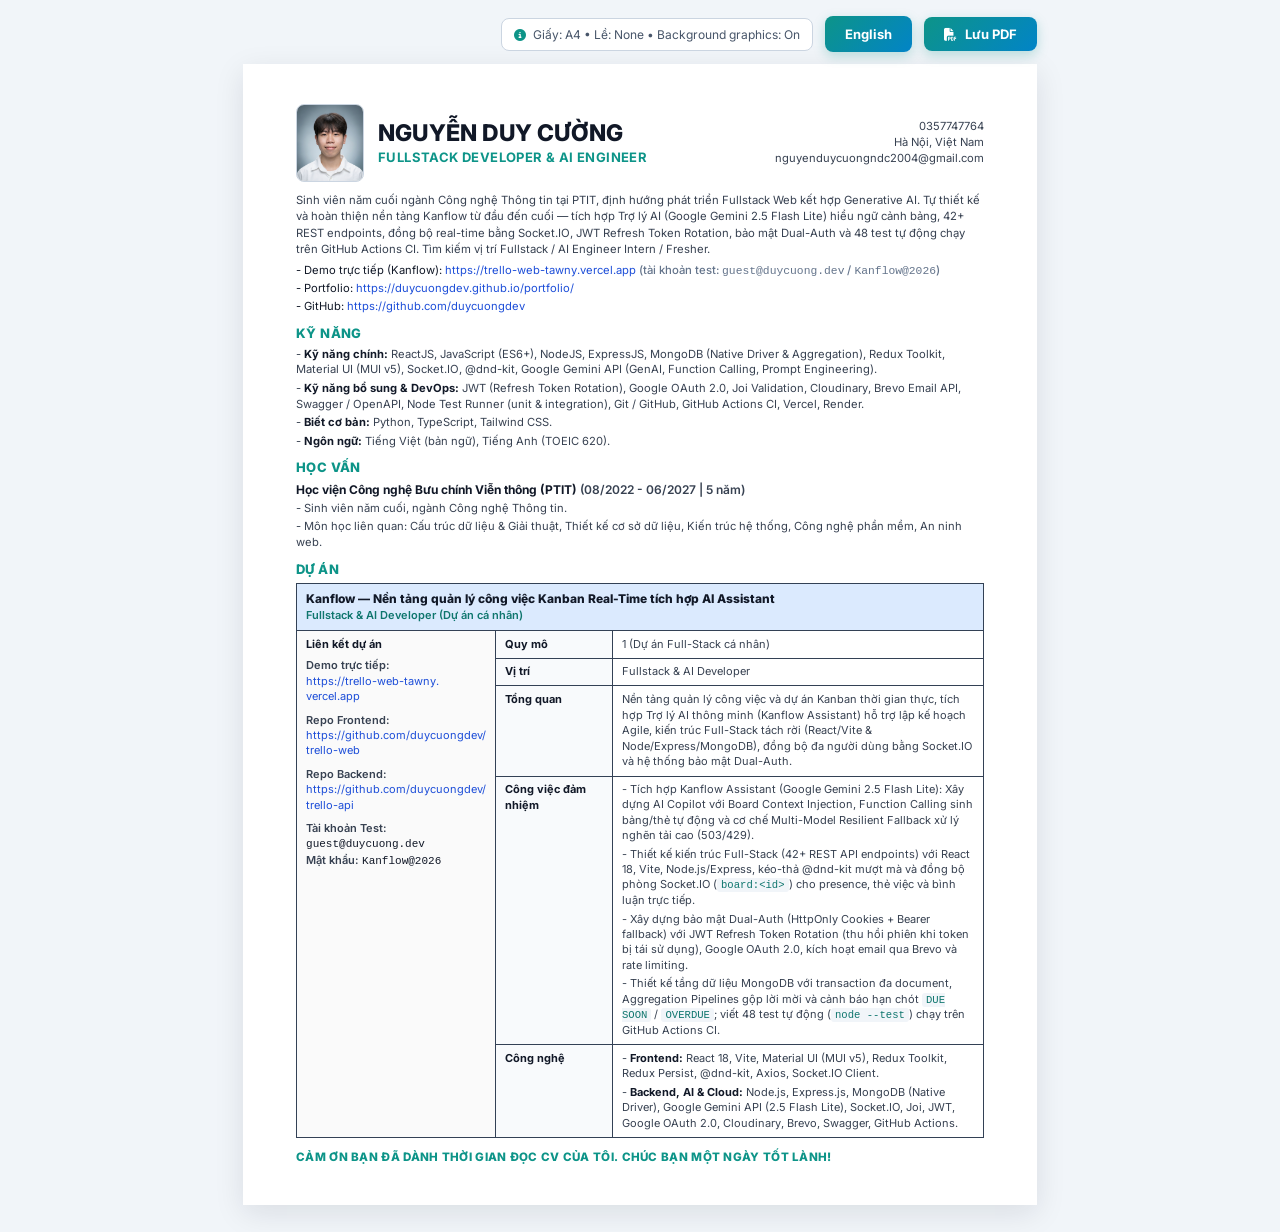
==== commit 148d7b90: "feat(cv): condense responsibilities to 4 bullets, remove (MERN + GenAI) from header, remove Try as G" ====
--- a/cv-vi.html
+++ b/cv-vi.html
@@ -56,7 +56,7 @@
         </div>
         <div class="header-identity">
           <h1>NGUYỄN DUY CƯỜNG</h1>
-          <p class="role-title">FULLSTACK DEVELOPER &amp; AI ENGINEER (MERN + GenAI)</p>
+          <p class="role-title">FULLSTACK DEVELOPER &amp; AI ENGINEER</p>
         </div>
       </div>
       <div class="header-right">
@@ -76,7 +76,7 @@
         Tìm kiếm vị trí Fullstack / AI Engineer Intern / Fresher.
       </p>
       <ul class="intro-links">
-        <li>- Demo trực tiếp (Kanflow): <a href="https://trello-web-tawny.vercel.app" target="_blank" rel="noopener noreferrer">https://trello-web-tawny.vercel.app</a> <span class="link-hint">(tài khoản test: <code>guest@duycuong.dev</code> / <code>Kanflow@2026</code> hoặc bấm “Try as Guest”)</span></li>
+        <li>- Demo trực tiếp (Kanflow): <a href="https://trello-web-tawny.vercel.app" target="_blank" rel="noopener noreferrer">https://trello-web-tawny.vercel.app</a> <span class="link-hint">(tài khoản test: <code>guest@duycuong.dev</code> / <code>Kanflow@2026</code>)</span></li>
         <li>- Portfolio: <a href="https://duycuongdev.github.io/portfolio/" target="_blank" rel="noopener noreferrer">https://duycuongdev.github.io/portfolio/</a></li>
         <li>- GitHub: <a href="https://github.com/duycuongdev" target="_blank" rel="noopener noreferrer">https://github.com/duycuongdev</a></li>
       </ul>
@@ -133,10 +133,9 @@
                 <a href="https://github.com/duycuongdev/Trello_Api" target="_blank" rel="noopener noreferrer">https://github.com/duycuongdev/<wbr>trello-api</a>
               </p>
               <p class="link-item">
-                <span>Tài khoản Test HR:</span><br>
+                <span>Tài khoản Test:</span><br>
                 <code>guest@duycuong.dev</code><br>
-                <span>Pass:</span> <code>Kanflow@2026</code><br>
-                <span class="link-hint">(hoặc 1-click “Try as Guest”)</span>
+                <span>Mật khẩu:</span> <code>Kanflow@2026</code>
               </p>
             </td>
             <td class="col-label">Quy mô</td>
@@ -156,13 +155,10 @@
             <td class="col-label">Công việc đảm nhiệm</td>
             <td class="col-value">
               <ul class="resp-list">
-                <li>- Tích hợp Kanflow Assistant (Google Gemini 2.5 Flash Lite): Xây dựng In-App AI Chatbot có khả năng hiểu ngữ cảnh bảng hiện tại (Board Context Injection), đối thoại đa ngôn ngữ (VI/EN) và thực thi tác vụ có cấu trúc (Function Calling / Structured Actions) để tự động sinh bảng Kanban hoàn chỉnh, thêm cột và tạo thẻ công việc; thiết kế cơ chế Multi-Model Resilient Fallback tự động xử lý nghẽn tải cao (503 / 429).</li>
-                <li>- Thiết kế 42+ REST API endpoints (<code>/v1</code>); triển khai SPA React/Vite trên Vercel và API Node.js/Express (REST + WebSocket) trên Render.</li>
-                <li>- Xây dựng kéo-thả multi-column &amp; card mượt mà bằng @dnd-kit (custom collision detection, optimistic updates), quản lý state bằng Redux Toolkit, Redux Persist và Axios interceptors tự làm mới token (gom các 401 song song vào 1 lần refresh).</li>
-                <li>- Cài đặt đồng bộ theo phòng Socket.IO (<code>board:&lt;id&gt;</code>): presence trực tiếp, cập nhật card tức thì, bình luận và lời mời board cho mọi client đang kết nối.</li>
-                <li>- Xây dựng bảo mật Dual-Auth (HttpOnly Cookies + dự phòng Bearer Header cho trình duyệt chặn cookie) với JWT Refresh Token Rotation (token dùng 1 lần, tái sử dụng là thu hồi toàn bộ phiên), Google OAuth 2.0, kích hoạt email qua Brevo, rate limiting theo IP.</li>
-                <li>- Thiết kế tầng dữ liệu MongoDB với transaction đa document và Aggregation Pipelines gộp lời mời board cùng cảnh báo hạn chót <code>DUE SOON</code> / <code>OVERDUE</code>; upload media qua Cloudinary.</li>
-                <li>- Áp dụng validation Joi, tài liệu Swagger/OpenAPI (<code>/v1/docs</code>), viết 48 test unit &amp; integration (<code>node --test</code> — gồm cả suite IDOR, rotation, AI validation) chạy trên GitHub Actions CI.</li>
+                <li>- Tích hợp Kanflow Assistant (Google Gemini 2.5 Flash Lite): Xây dựng AI Copilot với Board Context Injection, Function Calling sinh bảng/thẻ tự động và cơ chế Multi-Model Resilient Fallback xử lý nghẽn tải cao (503/429).</li>
+                <li>- Thiết kế kiến trúc Full-Stack (42+ REST API endpoints) với React 18, Vite, Node.js/Express, kéo-thả @dnd-kit mượt mà và đồng bộ phòng Socket.IO (<code>board:&lt;id&gt;</code>) cho presence, thẻ việc và bình luận trực tiếp.</li>
+                <li>- Xây dựng bảo mật Dual-Auth (HttpOnly Cookies + Bearer fallback) với JWT Refresh Token Rotation (thu hồi phiên khi token bị tái sử dụng), Google OAuth 2.0, kích hoạt email qua Brevo và rate limiting.</li>
+                <li>- Thiết kế tầng dữ liệu MongoDB với transaction đa document, Aggregation Pipelines gộp lời mời và cảnh báo hạn chót <code>DUE SOON</code> / <code>OVERDUE</code>; viết 48 test tự động (<code>node --test</code>) chạy trên GitHub Actions CI.</li>
               </ul>
             </td>
           </tr>
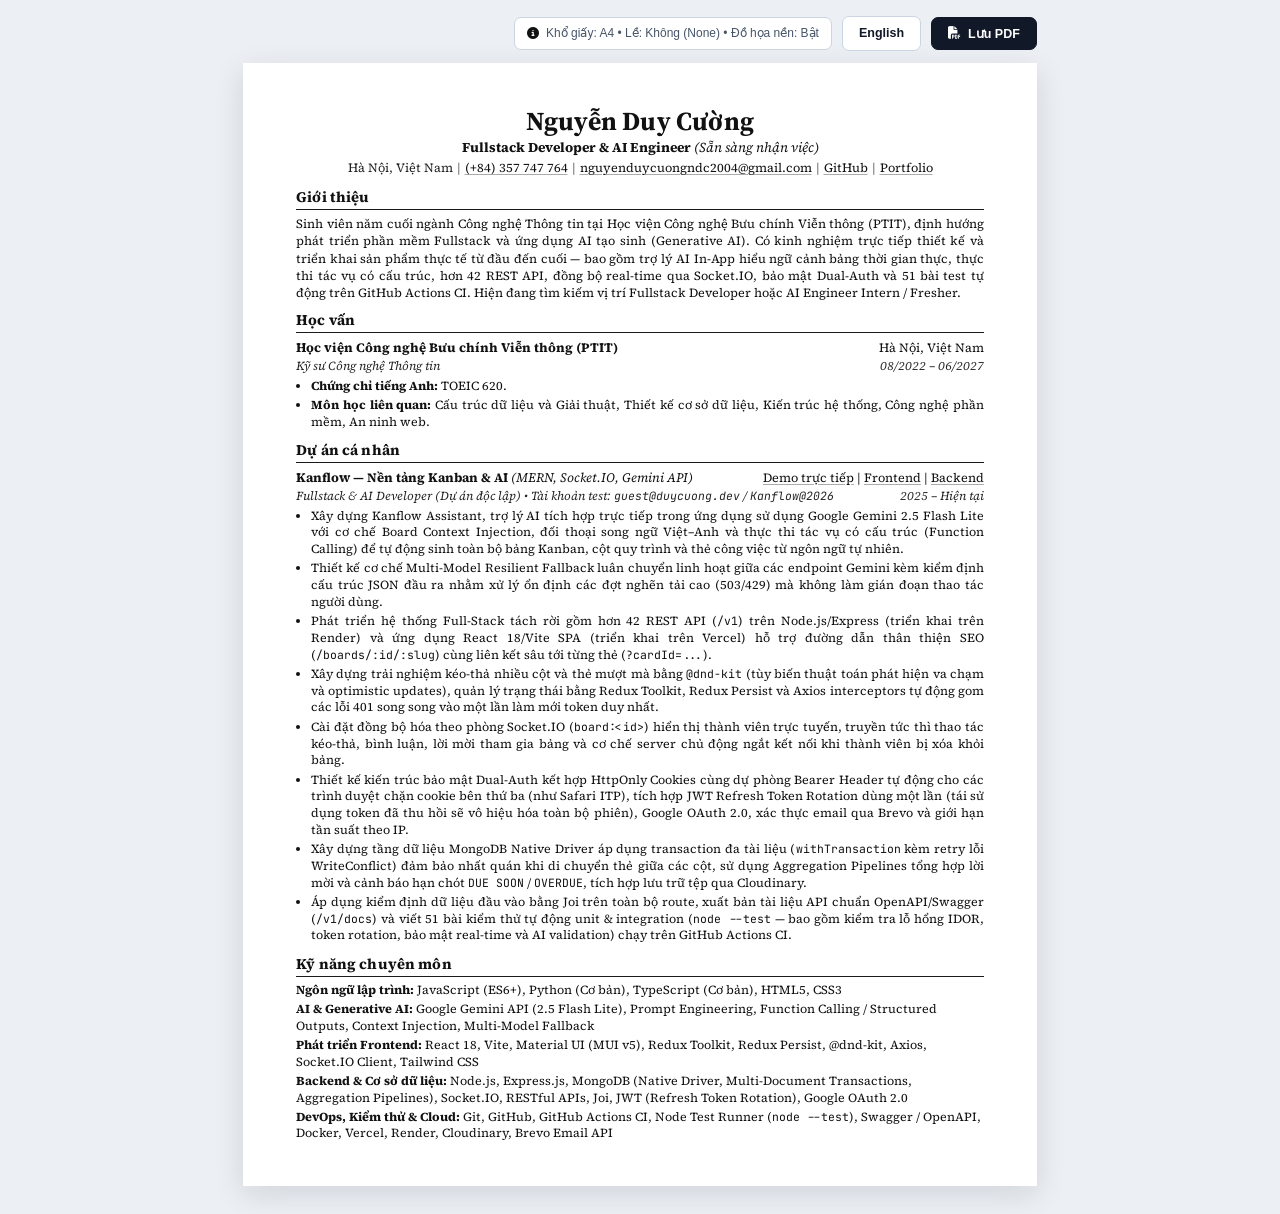
==== commit 88c50813: "feat(cv): redesign CV into 1-column ATS-friendly LaTeX layout without avatar and regenerate 1-page A" ====
--- a/cv-vi.html
+++ b/cv-vi.html
@@ -4,40 +4,40 @@
 <head>
   <meta charset="UTF-8">
   <meta name="viewport" content="width=device-width, initial-scale=1.0">
-  <title>CV - Nguyễn Duy Cường | Fullstack Web Developer</title>
+  <title>CV - Nguyễn Duy Cường | Fullstack Developer &amp; AI Engineer</title>
   <meta name="description"
-    content="CV của Nguyễn Duy Cường — Fullstack & AI Developer (MERN Stack, GenAI, Google Gemini, Socket.IO, Dual-Auth, MongoDB, CI/CD).">
+    content="CV của Nguyễn Duy Cường — Fullstack Developer & AI Engineer (MERN Stack, Google Gemini API, Socket.IO, bảo mật Dual-Auth, MongoDB, CI/CD).">
   <link rel="canonical" href="https://duycuongdev.github.io/curriculum-vitae/cv-vi.html">
 
   <!-- Open Graph -->
   <meta property="og:type" content="profile">
-  <meta property="og:title" content="CV - Nguyễn Duy Cường | Fullstack & AI Developer">
+  <meta property="og:title" content="CV - Nguyễn Duy Cường | Fullstack Developer & AI Engineer">
   <meta property="og:description"
-    content="CV 1 trang (bản tiếng Việt) của Nguyễn Duy Cường (PTIT, MERN Stack, Kanflow — Nền tảng Kanban thông minh tích hợp AI Assistant).">
+    content="CV 1 trang chuẩn ATS (bản tiếng Việt) của Nguyễn Duy Cường (PTIT CNTT, Kanflow — Nền tảng Kanban Real-Time & AI Workspace).">
   <meta property="og:url" content="https://duycuongdev.github.io/curriculum-vitae/cv-vi.html">
   <meta property="og:image" content="https://duycuongdev.github.io/curriculum-vitae/assets/img/avatar.jpg">
 
   <link rel="icon" href="./assets/ico/logo.jpg">
 
-  <!-- Font Awesome -->
+  <!-- Font Awesome (Biểu tượng thanh công cụ màn hình) -->
   <link rel="stylesheet" href="https://cdnjs.cloudflare.com/ajax/libs/font-awesome/6.5.1/css/all.min.css"
     crossorigin="anonymous" referrerpolicy="no-referrer">
 
-  <!-- Google Fonts -->
+  <!-- Google Fonts: Source Serif 4 (hỗ trợ đầy đủ tiếng Việt chuẩn học thuật) + JetBrains Mono -->
   <link rel="preconnect" href="https://fonts.googleapis.com">
   <link rel="preconnect" href="https://fonts.gstatic.com" crossorigin>
   <link
-    href="https://fonts.googleapis.com/css2?family=Inter:wght@400;500;600;700;800&display=swap"
+    href="https://fonts.googleapis.com/css2?family=JetBrains+Mono:wght@400;500&family=Source+Serif+4:ital,opsz,wght@0,8..60,400;0,8..60,600;0,8..60,700;1,8..60,400;1,8..60,600&display=swap"
     rel="stylesheet">
 
   <link rel="stylesheet" href="./css/style.css">
 </head>
 
 <body>
-  <!-- Nút lưu PDF (chỉ hiển thị trên màn hình) -->
+  <!-- Thanh công cụ lưu PDF (chỉ hiện trên màn hình) -->
   <div class="pdf-toolbar">
     <span class="pdf-tip">
-      <i class="fas fa-circle-info"></i> Giấy: A4 &bull; Lề: None &bull; Background graphics: On
+      <i class="fas fa-circle-info"></i> Khổ giấy: A4 &bull; Lề: Không (None) &bull; Đồ họa nền: Bật
     </span>
     <a class="save-pdf-btn lang-switch" href="./index.html">English</a>
     <button type="button" class="save-pdf-btn" onclick="window.print()">
@@ -50,133 +50,80 @@
 
     <!-- ══════════ PHẦN ĐẦU ══════════ -->
     <header class="cv-header">
-      <div class="header-left">
-        <div class="header-avatar">
-          <img src="./assets/img/avatar.jpg" alt="Nguyễn Duy Cường">
-        </div>
-        <div class="header-identity">
-          <h1>NGUYỄN DUY CƯỜNG</h1>
-          <p class="role-title">FULLSTACK DEVELOPER &amp; AI ENGINEER</p>
-        </div>
-      </div>
-      <div class="header-right">
-        <p><a href="tel:0357747764">0357747764</a></p>
-        <p>Hà Nội, Việt Nam</p>
-        <p><a href="mailto:nguyenduycuongndc2004@gmail.com">nguyenduycuongndc2004@gmail.com</a></p>
-      </div>
+      <h1>Nguyễn Duy Cường</h1>
+      <p class="role-title">Fullstack Developer &amp; AI Engineer <span class="role-status">(Sẵn sàng nhận việc)</span></p>
+      <p class="contact-line">
+        Hà Nội, Việt Nam<span class="contact-sep">|</span><a href="tel:+84357747764">(+84) 357 747 764</a><span class="contact-sep">|</span><a href="mailto:nguyenduycuongndc2004@gmail.com">nguyenduycuongndc2004@gmail.com</a><span class="contact-sep">|</span><a href="https://github.com/duycuongdev" target="_blank" rel="noopener noreferrer">GitHub</a><span class="contact-sep">|</span><a href="https://duycuongdev.github.io/portfolio/" target="_blank" rel="noopener noreferrer">Portfolio</a>
+      </p>
     </header>
 
-    <!-- ══════════ MỤC TIÊU & LIÊN KẾT ══════════ -->
-    <section class="intro-section">
-      <p class="intro-text">
-        Sinh viên năm cuối ngành Công nghệ Thông tin tại PTIT, định hướng phát triển Fullstack Web kết hợp Generative AI.
-        Tự thiết kế và hoàn thiện nền tảng Kanflow từ đầu đến cuối — tích hợp Trợ lý AI (Google Gemini 2.5 Flash Lite)
-        hiểu ngữ cảnh bảng, 42+ REST endpoints, đồng bộ real-time bằng Socket.IO, JWT Refresh Token Rotation,
-        bảo mật Dual-Auth và 48 test tự động chạy trên GitHub Actions CI.
-        Tìm kiếm vị trí Fullstack / AI Engineer Intern / Fresher.
+    <!-- ══════════ GIỚI THIỆU ══════════ -->
+    <section class="cv-section">
+      <h2 class="section-heading">Giới thiệu</h2>
+      <p class="summary-text">
+        Sinh viên năm cuối ngành Công nghệ Thông tin tại Học viện Công nghệ Bưu chính Viễn thông (PTIT), định hướng phát triển phần mềm Fullstack và ứng dụng AI tạo sinh (Generative AI). Có kinh nghiệm trực tiếp thiết kế và triển khai sản phẩm thực tế từ đầu đến cuối — bao gồm trợ lý AI In-App hiểu ngữ cảnh bảng thời gian thực, thực thi tác vụ có cấu trúc, hơn 42 REST API, đồng bộ real-time qua Socket.IO, bảo mật Dual-Auth và 51 bài test tự động trên GitHub Actions CI. Hiện đang tìm kiếm vị trí Fullstack Developer hoặc AI Engineer Intern / Fresher.
       </p>
-      <ul class="intro-links">
-        <li>- Demo trực tiếp (Kanflow): <a href="https://trello-web-tawny.vercel.app" target="_blank" rel="noopener noreferrer">https://trello-web-tawny.vercel.app</a> <span class="link-hint">(tài khoản test: <code>guest@duycuong.dev</code> / <code>Kanflow@2026</code>)</span></li>
-        <li>- Portfolio: <a href="https://duycuongdev.github.io/portfolio/" target="_blank" rel="noopener noreferrer">https://duycuongdev.github.io/portfolio/</a></li>
-        <li>- GitHub: <a href="https://github.com/duycuongdev" target="_blank" rel="noopener noreferrer">https://github.com/duycuongdev</a></li>
-      </ul>
-    </section>
-
-    <!-- ══════════ KỸ NĂNG ══════════ -->
-    <section class="cv-section">
-      <h2 class="section-heading">KỸ NĂNG</h2>
-      <ul class="plain-list">
-        <li>- <strong>Kỹ năng chính:</strong> ReactJS, JavaScript (ES6+), NodeJS, ExpressJS, MongoDB (Native Driver &amp; Aggregation), Redux Toolkit, Material UI (MUI v5), Socket.IO, @dnd-kit, Google Gemini API (GenAI, Function Calling, Prompt Engineering).</li>
-        <li>- <strong>Kỹ năng bổ sung &amp; DevOps:</strong> JWT (Refresh Token Rotation), Google OAuth 2.0, Joi Validation, Cloudinary, Brevo Email API, Swagger / OpenAPI, Node Test Runner (unit &amp; integration), Git / GitHub, GitHub Actions CI, Vercel, Render.</li>
-        <li>- <strong>Biết cơ bản:</strong> Python, TypeScript, Tailwind CSS.</li>
-        <li>- <strong>Ngôn ngữ:</strong> Tiếng Việt (bản ngữ), Tiếng Anh (TOEIC 620).</li>
-      </ul>
     </section>
 
     <!-- ══════════ HỌC VẤN ══════════ -->
     <section class="cv-section">
-      <h2 class="section-heading">HỌC VẤN</h2>
-      <p class="edu-title">Học viện Công nghệ Bưu chính Viễn thông (PTIT) <span>(08/2022 - 06/2027 | 5 năm)</span></p>
-      <ul class="plain-list">
-        <li>- Sinh viên năm cuối, ngành Công nghệ Thông tin.</li>
-        <li>- Môn học liên quan: Cấu trúc dữ liệu &amp; Giải thuật, Thiết kế cơ sở dữ liệu, Kiến trúc hệ thống, Công nghệ phần mềm, An ninh web.</li>
+      <h2 class="section-heading">Học vấn</h2>
+      <div class="entry-block">
+        <div class="entry-row">
+          <span class="entry-title">Học viện Công nghệ Bưu chính Viễn thông (PTIT)</span>
+          <span class="entry-right">Hà Nội, Việt Nam</span>
+        </div>
+        <div class="entry-sub-row">
+          <span class="entry-subtitle">Kỹ sư Công nghệ Thông tin</span>
+          <span class="entry-date">08/2022 – 06/2027</span>
+        </div>
+        <ul class="cv-list">
+          <li><strong>Chứng chỉ tiếng Anh:</strong> TOEIC 620.</li>
+          <li><strong>Môn học liên quan:</strong> Cấu trúc dữ liệu và Giải thuật, Thiết kế cơ sở dữ liệu, Kiến trúc hệ thống, Công nghệ phần mềm, An ninh web.</li>
+        </ul>
+      </div>
+    </section>
+
+    <!-- ══════════ DỰ ÁN CÁ NHÂN ══════════ -->
+    <section class="cv-section">
+      <h2 class="section-heading">Dự án cá nhân</h2>
+
+      <div class="entry-block">
+        <div class="entry-row">
+          <span class="entry-title">
+            Kanflow — Nền tảng Kanban &amp; AI
+            <span class="entry-tech">(MERN, Socket.IO, Gemini API)</span>
+          </span>
+          <span class="entry-right entry-links"><a href="https://trello-web-tawny.vercel.app" target="_blank" rel="noopener noreferrer">Demo trực tiếp</a> | <a href="https://github.com/duycuongdev/Trello_Web" target="_blank" rel="noopener noreferrer">Frontend</a> | <a href="https://github.com/duycuongdev/Trello_Api" target="_blank" rel="noopener noreferrer">Backend</a></span>
+        </div>
+        <div class="entry-sub-row">
+          <span class="entry-subtitle">Fullstack &amp; AI Developer (Dự án độc lập) &bull; Tài khoản test: <code>guest@duycuong.dev</code> / <code>Kanflow@2026</code></span>
+          <span class="entry-date">2025 – Hiện tại</span>
+        </div>
+        <ul class="cv-list">
+          <li>Xây dựng Kanflow Assistant, trợ lý AI tích hợp trực tiếp trong ứng dụng sử dụng Google Gemini 2.5 Flash Lite với cơ chế Board Context Injection, đối thoại song ngữ Việt–Anh và thực thi tác vụ có cấu trúc (Function Calling) để tự động sinh toàn bộ bảng Kanban, cột quy trình và thẻ công việc từ ngôn ngữ tự nhiên.</li>
+          <li>Thiết kế cơ chế Multi-Model Resilient Fallback luân chuyển linh hoạt giữa các endpoint Gemini kèm kiểm định cấu trúc JSON đầu ra nhằm xử lý ổn định các đợt nghẽn tải cao (503/429) mà không làm gián đoạn thao tác người dùng.</li>
+          <li>Phát triển hệ thống Full-Stack tách rời gồm hơn 42 REST API (<code>/v1</code>) trên Node.js/Express (triển khai trên Render) và ứng dụng React 18/Vite SPA (triển khai trên Vercel) hỗ trợ đường dẫn thân thiện SEO (<code>/boards/:id/:slug</code>) cùng liên kết sâu tới từng thẻ (<code>?cardId=...</code>).</li>
+          <li>Xây dựng trải nghiệm kéo-thả nhiều cột và thẻ mượt mà bằng <code>@dnd-kit</code> (tùy biến thuật toán phát hiện va chạm và optimistic updates), quản lý trạng thái bằng Redux Toolkit, Redux Persist và Axios interceptors tự động gom các lỗi 401 song song vào một lần làm mới token duy nhất.</li>
+          <li>Cài đặt đồng bộ hóa theo phòng Socket.IO (<code>board:&lt;id&gt;</code>) hiển thị thành viên trực tuyến, truyền tức thì thao tác kéo-thả, bình luận, lời mời tham gia bảng và cơ chế server chủ động ngắt kết nối khi thành viên bị xóa khỏi bảng.</li>
+          <li>Thiết kế kiến trúc bảo mật Dual-Auth kết hợp HttpOnly Cookies cùng dự phòng Bearer Header tự động cho các trình duyệt chặn cookie bên thứ ba (như Safari ITP), tích hợp JWT Refresh Token Rotation dùng một lần (tái sử dụng token đã thu hồi sẽ vô hiệu hóa toàn bộ phiên), Google OAuth 2.0, xác thực email qua Brevo và giới hạn tần suất theo IP.</li>
+          <li>Xây dựng tầng dữ liệu MongoDB Native Driver áp dụng transaction đa tài liệu (<code>withTransaction</code> kèm retry lỗi WriteConflict) đảm bảo nhất quán khi di chuyển thẻ giữa các cột, sử dụng Aggregation Pipelines tổng hợp lời mời và cảnh báo hạn chót <code>DUE SOON</code> / <code>OVERDUE</code>, tích hợp lưu trữ tệp qua Cloudinary.</li>
+          <li>Áp dụng kiểm định dữ liệu đầu vào bằng Joi trên toàn bộ route, xuất bản tài liệu API chuẩn OpenAPI/Swagger (<code>/v1/docs</code>) và viết 51 bài kiểm thử tự động unit &amp; integration (<code>node --test</code> — bao gồm kiểm tra lỗ hổng IDOR, token rotation, bảo mật real-time và AI validation) chạy trên GitHub Actions CI.</li>
+        </ul>
+      </div>
+    </section>
+
+    <!-- ══════════ KỸ NĂNG CHUYÊN MÔN ══════════ -->
+    <section class="cv-section">
+      <h2 class="section-heading">Kỹ năng chuyên môn</h2>
+      <ul class="skills-list">
+        <li><span class="skill-cat">Ngôn ngữ lập trình:</span> JavaScript (ES6+), Python (Cơ bản), TypeScript (Cơ bản), HTML5, CSS3</li>
+        <li><span class="skill-cat">AI &amp; Generative AI:</span> Google Gemini API (2.5 Flash Lite), Prompt Engineering, Function Calling / Structured Outputs, Context Injection, Multi-Model Fallback</li>
+        <li><span class="skill-cat">Phát triển Frontend:</span> React 18, Vite, Material UI (MUI v5), Redux Toolkit, Redux Persist, @dnd-kit, Axios, Socket.IO Client, Tailwind CSS</li>
+        <li><span class="skill-cat">Backend &amp; Cơ sở dữ liệu:</span> Node.js, Express.js, MongoDB (Native Driver, Multi-Document Transactions, Aggregation Pipelines), Socket.IO, RESTful APIs, Joi, JWT (Refresh Token Rotation), Google OAuth 2.0</li>
+        <li><span class="skill-cat">DevOps, Kiểm thử &amp; Cloud:</span> Git, GitHub, GitHub Actions CI, Node Test Runner (<code>node --test</code>), Swagger / OpenAPI, Docker, Vercel, Render, Cloudinary, Brevo Email API</li>
       </ul>
     </section>
-
-    <!-- ══════════ DỰ ÁN ══════════ -->
-    <section class="cv-section">
-      <h2 class="section-heading">DỰ ÁN</h2>
-
-      <table class="project-table">
-        <thead>
-          <tr>
-            <th colspan="3" class="table-banner">
-              <div class="banner-title">Kanflow — Nền tảng quản lý công việc Kanban Real-Time tích hợp AI Assistant</div>
-              <div class="banner-role">Fullstack &amp; AI Developer (Dự án cá nhân)</div>
-            </th>
-          </tr>
-        </thead>
-        <tbody>
-          <tr>
-            <td rowspan="5" class="col-project-links">
-              <p class="link-group-title">Liên kết dự án</p>
-              <p class="link-item">
-                <span>Demo trực tiếp:</span><br>
-                <a href="https://trello-web-tawny.vercel.app" target="_blank" rel="noopener noreferrer">https://trello-web-tawny.<wbr>vercel.app</a>
-              </p>
-              <p class="link-item">
-                <span>Repo Frontend:</span><br>
-                <a href="https://github.com/duycuongdev/Trello_Web" target="_blank" rel="noopener noreferrer">https://github.com/duycuongdev/<wbr>trello-web</a>
-              </p>
-              <p class="link-item">
-                <span>Repo Backend:</span><br>
-                <a href="https://github.com/duycuongdev/Trello_Api" target="_blank" rel="noopener noreferrer">https://github.com/duycuongdev/<wbr>trello-api</a>
-              </p>
-              <p class="link-item">
-                <span>Tài khoản Test:</span><br>
-                <code>guest@duycuong.dev</code><br>
-                <span>Mật khẩu:</span> <code>Kanflow@2026</code>
-              </p>
-            </td>
-            <td class="col-label">Quy mô</td>
-            <td class="col-value">1 (Dự án Full-Stack cá nhân)</td>
-          </tr>
-          <tr>
-            <td class="col-label">Vị trí</td>
-            <td class="col-value">Fullstack &amp; AI Developer</td>
-          </tr>
-          <tr>
-            <td class="col-label">Tổng quan</td>
-            <td class="col-value">
-              Nền tảng quản lý công việc và dự án Kanban thời gian thực, tích hợp Trợ lý AI thông minh (Kanflow Assistant) hỗ trợ lập kế hoạch Agile, kiến trúc Full-Stack tách rời (React/Vite &amp; Node/Express/MongoDB), đồng bộ đa người dùng bằng Socket.IO và hệ thống bảo mật Dual-Auth.
-            </td>
-          </tr>
-          <tr>
-            <td class="col-label">Công việc đảm nhiệm</td>
-            <td class="col-value">
-              <ul class="resp-list">
-                <li>- Tích hợp Kanflow Assistant (Google Gemini 2.5 Flash Lite): Xây dựng AI Copilot với Board Context Injection, Function Calling sinh bảng/thẻ tự động và cơ chế Multi-Model Resilient Fallback xử lý nghẽn tải cao (503/429).</li>
-                <li>- Thiết kế kiến trúc Full-Stack (42+ REST API endpoints) với React 18, Vite, Node.js/Express, kéo-thả @dnd-kit mượt mà và đồng bộ phòng Socket.IO (<code>board:&lt;id&gt;</code>) cho presence, thẻ việc và bình luận trực tiếp.</li>
-                <li>- Xây dựng bảo mật Dual-Auth (HttpOnly Cookies + Bearer fallback) với JWT Refresh Token Rotation (thu hồi phiên khi token bị tái sử dụng), Google OAuth 2.0, kích hoạt email qua Brevo và rate limiting.</li>
-                <li>- Thiết kế tầng dữ liệu MongoDB với transaction đa document, Aggregation Pipelines gộp lời mời và cảnh báo hạn chót <code>DUE SOON</code> / <code>OVERDUE</code>; viết 48 test tự động (<code>node --test</code>) chạy trên GitHub Actions CI.</li>
-              </ul>
-            </td>
-          </tr>
-          <tr>
-            <td class="col-label">Công nghệ</td>
-            <td class="col-value">
-              <p>- <strong>Frontend:</strong> React 18, Vite, Material UI (MUI v5), Redux Toolkit, Redux Persist, @dnd-kit, Axios, Socket.IO Client.</p>
-              <p>- <strong>Backend, AI &amp; Cloud:</strong> Node.js, Express.js, MongoDB (Native Driver), Google Gemini API (2.5 Flash Lite), Socket.IO, Joi, JWT, Google OAuth 2.0, Cloudinary, Brevo, Swagger, GitHub Actions.</p>
-            </td>
-          </tr>
-        </tbody>
-      </table>
-    </section>
-
-    <!-- ══════════ KẾT ══════════ -->
-    <footer class="cv-closing">
-      CẢM ƠN BẠN ĐÃ DÀNH THỜI GIAN ĐỌC CV CỦA TÔI. CHÚC BẠN MỘT NGÀY TỐT LÀNH!
-    </footer>
 
   </main>
 </body>
--- a/css/style.css
+++ b/css/style.css
@@ -1,6 +1,6 @@
 /* ══════════════════════════════════════════
-   CV STYLESHEET — Clean Table-Based A4 Layout
-   Inspired by crisp single-column tech CVs
+   CV STYLESHEET — LaTeX / Academic 1-Column A4 Layout
+   ATS-friendly, print-ready, monochrome typography
    ══════════════════════════════════════════ */
 
 *, *::before, *::after {
@@ -10,37 +10,43 @@
 }
 
 :root {
-  --cv-accent: #0d9488;
-  --cv-accent-dark: #0f766e;
-  --cv-table-head: #dbeafe;
-  --cv-border: #334155;
-  --cv-border-light: #94a3b8;
-  --cv-text: #111827;
-  --cv-text-muted: #374151;
-  --cv-link: #1d4ed8;
+  --cv-ink: #111111;
+  --cv-ink-soft: #222222;
+  --cv-rule: #1a1a1a;
+  --cv-link: #111111;
+  --cv-bg-page: #eceff3;
 }
 
 body {
-  font-family: "Inter", -apple-system, BlinkMacSystemFont, "Segoe UI", sans-serif;
-  background: #f1f5f9;
-  color: var(--cv-text);
-  font-size: 11.3px;
-  line-height: 1.42;
+  font-family: "Source Serif 4", "Times New Roman", Georgia, serif;
+  background: var(--cv-bg-page);
+  color: var(--cv-ink);
+  font-size: 9.7pt;
+  line-height: 1.38;
   -webkit-print-color-adjust: exact;
   print-color-adjust: exact;
 }
 
 a {
   color: var(--cv-link);
-  text-decoration: none;
-  overflow-wrap: break-word;
+  text-decoration: underline;
+  text-decoration-color: rgba(17, 17, 17, 0.35);
+  text-underline-offset: 2px;
+  transition: text-decoration-color 0.15s ease;
 }
 
 a:hover {
-  text-decoration: underline;
-}
-
-/* ── Screen-Only Save PDF Bar ── */
+  text-decoration-color: #111111;
+}
+
+code {
+  font-family: "JetBrains Mono", "Consolas", "Courier New", monospace;
+  font-size: 8.6pt;
+  background: none;
+  padding: 0;
+}
+
+/* ── Screen-Only Save PDF Toolbar ── */
 .pdf-toolbar {
   width: 210mm;
   max-width: calc(100% - 24px);
@@ -48,8 +54,9 @@
   display: flex;
   justify-content: flex-end;
   align-items: center;
-  gap: 12px;
+  gap: 10px;
   flex-wrap: wrap;
+  font-family: -apple-system, BlinkMacSystemFont, "Segoe UI", Roboto, sans-serif;
 }
 
 .pdf-tip {
@@ -58,34 +65,45 @@
   background: #ffffff;
   border: 1px solid #cbd5e1;
   padding: 7px 12px;
-  border-radius: 8px;
+  border-radius: 7px;
 }
 
 .pdf-tip i {
-  color: var(--cv-accent);
+  color: #111111;
   margin-right: 4px;
 }
 
 .save-pdf-btn {
   display: inline-flex;
   align-items: center;
-  gap: 8px;
-  padding: 9px 20px;
-  background: linear-gradient(135deg, #0d9488, #0284c7);
+  gap: 7px;
+  padding: 8px 16px;
+  background: #111827;
   color: #ffffff;
-  border: none;
-  border-radius: 8px;
+  border: 1px solid #111827;
+  border-radius: 7px;
   font-family: inherit;
-  font-size: 13px;
-  font-weight: 700;
+  font-size: 12.5px;
+  font-weight: 600;
+  text-decoration: none;
   cursor: pointer;
-  box-shadow: 0 4px 12px rgba(13, 148, 136, 0.25);
-  transition: transform 0.2s ease, box-shadow 0.2s ease;
+  transition: background 0.15s ease, transform 0.15s ease;
 }
 
 .save-pdf-btn:hover {
+  background: #1f2937;
   transform: translateY(-1px);
-  box-shadow: 0 6px 16px rgba(13, 148, 136, 0.35);
+  text-decoration: none;
+}
+
+.save-pdf-btn.lang-switch {
+  background: #ffffff;
+  color: #111827;
+  border: 1px solid #cbd5e1;
+}
+
+.save-pdf-btn.lang-switch:hover {
+  background: #f8fafc;
 }
 
 /* ── A4 Paper Sheet ── */
@@ -94,277 +112,191 @@
   min-height: 297mm;
   margin: 0 auto 28px;
   background: #ffffff;
-  padding: 10.5mm 14mm;
-  box-shadow: 0 8px 28px rgba(15, 23, 42, 0.1);
-}
-
-/* ══════════════════════════════════════════
-   HEADER
+  padding: 11.5mm 14mm;
+  box-shadow: 0 8px 28px rgba(15, 23, 42, 0.12);
+}
+
+/* ══════════════════════════════════════════
+   HEADER (Centered Academic / LaTeX Style)
    ══════════════════════════════════════════ */
 .cv-header {
+  text-align: center;
+  margin-bottom: 10px;
+}
+
+.cv-header h1 {
+  font-size: 19.5pt;
+  font-weight: 700;
+  color: var(--cv-ink);
+  letter-spacing: 0.2px;
+  line-height: 1.15;
+  margin-bottom: 2px;
+}
+
+.role-title {
+  font-size: 10.2pt;
+  font-weight: 700;
+  color: var(--cv-ink);
+  margin-bottom: 2px;
+}
+
+.role-status {
+  font-weight: 400;
+  font-style: italic;
+}
+
+.contact-line {
+  font-size: 9.4pt;
+  color: var(--cv-ink-soft);
+  line-height: 1.38;
+}
+
+.contact-sep {
+  margin: 0 4px;
+  color: #555555;
+}
+
+/* ══════════════════════════════════════════
+   SECTIONS
+   ══════════════════════════════════════════ */
+.cv-section {
+  margin-bottom: 9.5px;
+}
+
+.cv-section:last-child {
+  margin-bottom: 0;
+}
+
+.section-heading {
+  font-size: 11pt;
+  font-weight: 700;
+  color: var(--cv-ink);
+  border-bottom: 0.9px solid var(--cv-rule);
+  padding-bottom: 2px;
+  margin-bottom: 5.5px;
+  letter-spacing: 0.15px;
+}
+
+.summary-text {
+  font-size: 9.35pt;
+  color: var(--cv-ink);
+  line-height: 1.37;
+  text-align: justify;
+}
+
+/* ── Entry Rows (Education / Projects) ── */
+.entry-block {
+  margin-bottom: 7px;
+}
+
+.entry-block:last-child {
+  margin-bottom: 0;
+}
+
+.entry-row {
   display: flex;
   justify-content: space-between;
-  align-items: center;
-  gap: 16px;
-  margin-bottom: 10px;
-}
-
-.header-left {
+  align-items: baseline;
+  gap: 10px;
+}
+
+.entry-title {
+  font-size: 9.7pt;
+  font-weight: 700;
+  color: var(--cv-ink);
+}
+
+.entry-tech {
+  font-weight: 400;
+  font-style: italic;
+}
+
+.entry-links {
+  font-weight: 400;
+  font-size: 9.2pt;
+}
+
+.entry-right {
+  font-size: 9.4pt;
+  color: var(--cv-ink);
+  white-space: nowrap;
+  flex-shrink: 0;
+}
+
+.entry-sub-row {
   display: flex;
-  align-items: center;
-  gap: 14px;
-}
-
-.header-avatar {
-  width: 68px;
-  height: 78px;
-  border-radius: 8px;
-  overflow: hidden;
-  border: 1.5px solid #cbd5e1;
+  justify-content: space-between;
+  align-items: baseline;
+  gap: 10px;
+  margin-top: 1px;
+  margin-bottom: 3px;
+}
+
+.entry-subtitle {
+  font-size: 9.2pt;
+  font-style: italic;
+  color: var(--cv-ink-soft);
+}
+
+.entry-date {
+  font-size: 9.2pt;
+  font-style: italic;
+  color: var(--cv-ink-soft);
+  white-space: nowrap;
   flex-shrink: 0;
-  background: #f8fafc;
-}
-
-.header-avatar img {
-  width: 100%;
-  height: 100%;
-  object-fit: cover;
-  object-position: center 20%;
-  display: block;
-}
-
-.header-left h1 {
-  font-size: 23px;
-  font-weight: 800;
-  color: var(--cv-text);
-  letter-spacing: 0.2px;
-  line-height: 1.15;
-}
-
-.role-title {
-  font-size: 13px;
-  font-weight: 700;
-  color: var(--cv-accent);
+}
+
+/* ── Bullet Lists ── */
+.cv-list {
+  list-style: disc;
+  padding-left: 15px;
   margin-top: 2px;
-  letter-spacing: 0.4px;
-}
-
-.header-right {
-  text-align: right;
-  font-size: 11.2px;
-  color: var(--cv-text-muted);
-  line-height: 1.42;
-}
-
-.header-right a {
-  color: var(--cv-text-muted);
-}
-
-.header-right a:hover {
-  color: var(--cv-accent);
-}
-
-/* ══════════════════════════════════════════
-   INTRO & LINKS
-   ══════════════════════════════════════════ */
-.intro-section {
-  margin-bottom: 9px;
-}
-
-.intro-text {
-  font-size: 11.3px;
-  color: var(--cv-text-muted);
-  margin-bottom: 5px;
-  line-height: 1.44;
-}
-
-.intro-links {
+}
+
+.cv-list li {
+  font-size: 9.25pt;
+  color: var(--cv-ink);
+  line-height: 1.36;
+  margin-bottom: 2.5px;
+  text-align: justify;
+}
+
+.cv-list li:last-child {
+  margin-bottom: 0;
+}
+
+/* ── Technical Skills List ── */
+.skills-list {
   list-style: none;
-  font-size: 11.2px;
-  color: var(--cv-text);
-}
-
-.intro-links li {
+  padding-left: 0;
+}
+
+.skills-list li {
+  font-size: 9.25pt;
+  color: var(--cv-ink);
+  line-height: 1.37;
   margin-bottom: 2px;
 }
 
-/* ══════════════════════════════════════════
-   SECTIONS
-   ══════════════════════════════════════════ */
-.cv-section {
-  margin-bottom: 9px;
-}
-
-.section-heading {
-  font-size: 13px;
-  font-weight: 800;
-  color: var(--cv-accent);
-  text-transform: uppercase;
-  letter-spacing: 0.4px;
-  margin-bottom: 4px;
-}
-
-.plain-list {
-  list-style: none;
-  font-size: 11.2px;
-  color: var(--cv-text-muted);
-}
-
-.plain-list li {
-  margin-bottom: 2.5px;
-  line-height: 1.42;
-}
-
-.plain-list strong {
-  color: var(--cv-text);
-}
-
-.edu-title {
-  font-size: 12px;
-  font-weight: 700;
-  color: var(--cv-text);
-  margin-bottom: 3px;
-}
-
-.edu-title span {
-  font-weight: 600;
-  color: var(--cv-text-muted);
-}
-
-/* ══════════════════════════════════════════
-   PROJECT TABLE (TrungQuanDev Style)
-   ══════════════════════════════════════════ */
-.project-table {
-  width: 100%;
-  border-collapse: collapse;
-  border: 1.2px solid var(--cv-border);
-  font-size: 11px;
-}
-
-.project-table th,
-.project-table td {
-  border: 1px solid var(--cv-border);
-  padding: 5.5px 9px;
-  vertical-align: top;
-}
-
-.table-banner {
-  background: var(--cv-table-head);
-  text-align: left;
-  padding: 6.5px 9px !important;
-}
-
-.banner-title {
-  font-size: 12px;
-  font-weight: 800;
-  color: var(--cv-text);
-}
-
-.banner-role {
-  font-size: 11px;
-  font-weight: 600;
-  color: var(--cv-accent-dark);
-  margin-top: 1px;
-}
-
-.col-project-links {
-  width: 29%;
-  background: #fafafa;
-}
-
-.link-group-title {
-  font-weight: 700;
-  color: var(--cv-text);
-  margin-bottom: 6px;
-}
-
-.link-item {
-  margin-bottom: 8px;
-  font-size: 11px;
-  line-height: 1.4;
-}
-
-.link-item:last-child {
+.skills-list li:last-child {
   margin-bottom: 0;
 }
 
-.link-item span {
-  font-weight: 600;
-  color: var(--cv-text-muted);
-}
-
-.col-label {
-  width: 17%;
-  font-weight: 700;
-  color: var(--cv-text);
-  background: #f8fafc;
-}
-
-.col-value {
-  width: 54%;
-  color: var(--cv-text-muted);
-  line-height: 1.42;
-}
-
-.col-value strong {
-  color: var(--cv-text);
-}
-
-.col-value p {
-  margin-bottom: 3px;
-}
-
-.col-value p:last-child {
-  margin-bottom: 0;
-}
-
-.resp-list {
-  list-style: none;
-}
-
-.resp-list li {
-  margin-bottom: 3px;
-  line-height: 1.4;
-}
-
-.resp-list li:last-child {
-  margin-bottom: 0;
-}
-
-.resp-list code {
-  font-family: Consolas, Monaco, monospace;
-  font-size: 10.6px;
-  background: #f1f5f9;
-  padding: 1px 4px;
-  border-radius: 3px;
-  color: var(--cv-accent-dark);
-}
-
-/* ══════════════════════════════════════════
-   CLOSING LINE
-   ══════════════════════════════════════════ */
-.cv-closing {
-  margin-top: 11px;
-  font-size: 11.6px;
-  font-weight: 800;
-  color: var(--cv-accent);
-  text-transform: uppercase;
-  letter-spacing: 0.3px;
-}
-
-/* ══════════════════════════════════════════
-   PRINT RULES (Exact 1-Page A4)
-   ══════════════════════════════════════════ */
+.skill-cat {
+  font-weight: 700;
+}
+
+/* ══════════════════════════════════════════
+   PRINT RULES — Strict 1-Page A4 Output
+   ══════════════════════════════════════════ */
+@page {
+  size: A4 portrait;
+  margin: 0;
+}
+
 @media print {
-  @page {
-    size: A4 portrait;
-    margin: 0;
-  }
-
   body {
     background: #ffffff;
-    margin: 0;
-    padding: 0;
   }
 
   .pdf-toolbar {
@@ -372,31 +304,36 @@
   }
 
   .cv-sheet {
+    width: 210mm;
+    min-height: auto;
+    height: auto;
     margin: 0;
+    padding: 9.5mm 13mm;
     box-shadow: none;
-    width: 210mm;
-    min-height: 297mm;
-    padding: 10.5mm 14mm;
-  }
-}
-
-/* ══════════════════════════════════════════
-   MOBILE VIEW
+  }
+
+  a {
+    text-decoration: none;
+    color: var(--cv-ink);
+  }
+}
+
+/* ══════════════════════════════════════════
+   RESPONSIVE (Mobile Screen Viewing)
    ══════════════════════════════════════════ */
 @media screen and (max-width: 820px) {
-  html,
-  body {
-    overflow-x: hidden;
-  }
-
   .cv-sheet {
     width: 100%;
     min-height: auto;
+    margin: 0;
     padding: 20px 16px;
-    margin: 0 0 20px;
+    box-shadow: none;
   }
 
   .pdf-toolbar {
+    width: 100%;
+    margin: 10px 0;
+    padding: 0 12px;
     justify-content: center;
   }
 
@@ -404,118 +341,14 @@
     display: none;
   }
 
-  .cv-header {
+  .entry-row,
+  .entry-sub-row {
     flex-direction: column;
-    align-items: flex-start;
-    gap: 10px;
-  }
-
-  .header-left h1 {
-    font-size: 20px;
-  }
-
-  .header-right {
+    gap: 2px;
+  }
+
+  .summary-text,
+  .cv-list li {
     text-align: left;
   }
-
-  .project-table,
-  .project-table thead,
-  .project-table tbody,
-  .project-table tr,
-  .project-table th,
-  .project-table td {
-    display: block;
-    width: 100%;
-  }
-
-  .col-project-links,
-  .col-label,
-  .col-value {
-    width: 100%;
-    overflow-wrap: anywhere;
-  }
-}
-
-@media screen and (max-width: 480px) {
-  .header-left {
-    gap: 12px;
-  }
-
-  .header-avatar {
-    width: 58px;
-    height: 68px;
-  }
-
-  .header-left h1 {
-    font-size: 18px;
-  }
-}
-
-/* Gợi ý nhỏ kèm link (cold-start note, guest login hint) */
-.link-hint {
-  font-size: 8.5pt;
-  color: #64748b;
-  font-weight: 500;
-}
-
-/* Tinh chỉnh in ấn: nén nội dung để CV vừa 1 trang A4 */
-@media print {
-  .cv-sheet {
-    padding: 8mm 12mm;
-  }
-
-  .intro-section,
-  .cv-section {
-    margin-bottom: 7px;
-  }
-
-  .intro-text {
-    font-size: 10.8px;
-    line-height: 1.4;
-    margin-bottom: 4px;
-  }
-
-  .intro-links li {
-    font-size: 10.8px;
-    margin-bottom: 1.5px;
-    line-height: 1.4;
-  }
-
-  .plain-list li {
-    font-size: 10.9px;
-    margin-bottom: 2px;
-    line-height: 1.38;
-  }
-
-  .project-table td {
-    padding: 4.5px 8px;
-  }
-
-  .col-value {
-    line-height: 1.36;
-    font-size: 10.8px;
-  }
-
-  .resp-list li {
-    margin-bottom: 2px;
-    line-height: 1.36;
-    font-size: 10.8px;
-  }
-
-  .resp-list code,
-  .col-value code {
-    font-size: 10px;
-  }
-
-  .link-item {
-    margin-bottom: 6px;
-  }
-
-  .cv-header {
-    margin-bottom: 10px;
-  }
-
-  .cv-closing {
-    margin-top: 8px;
-  }
-}
+}
